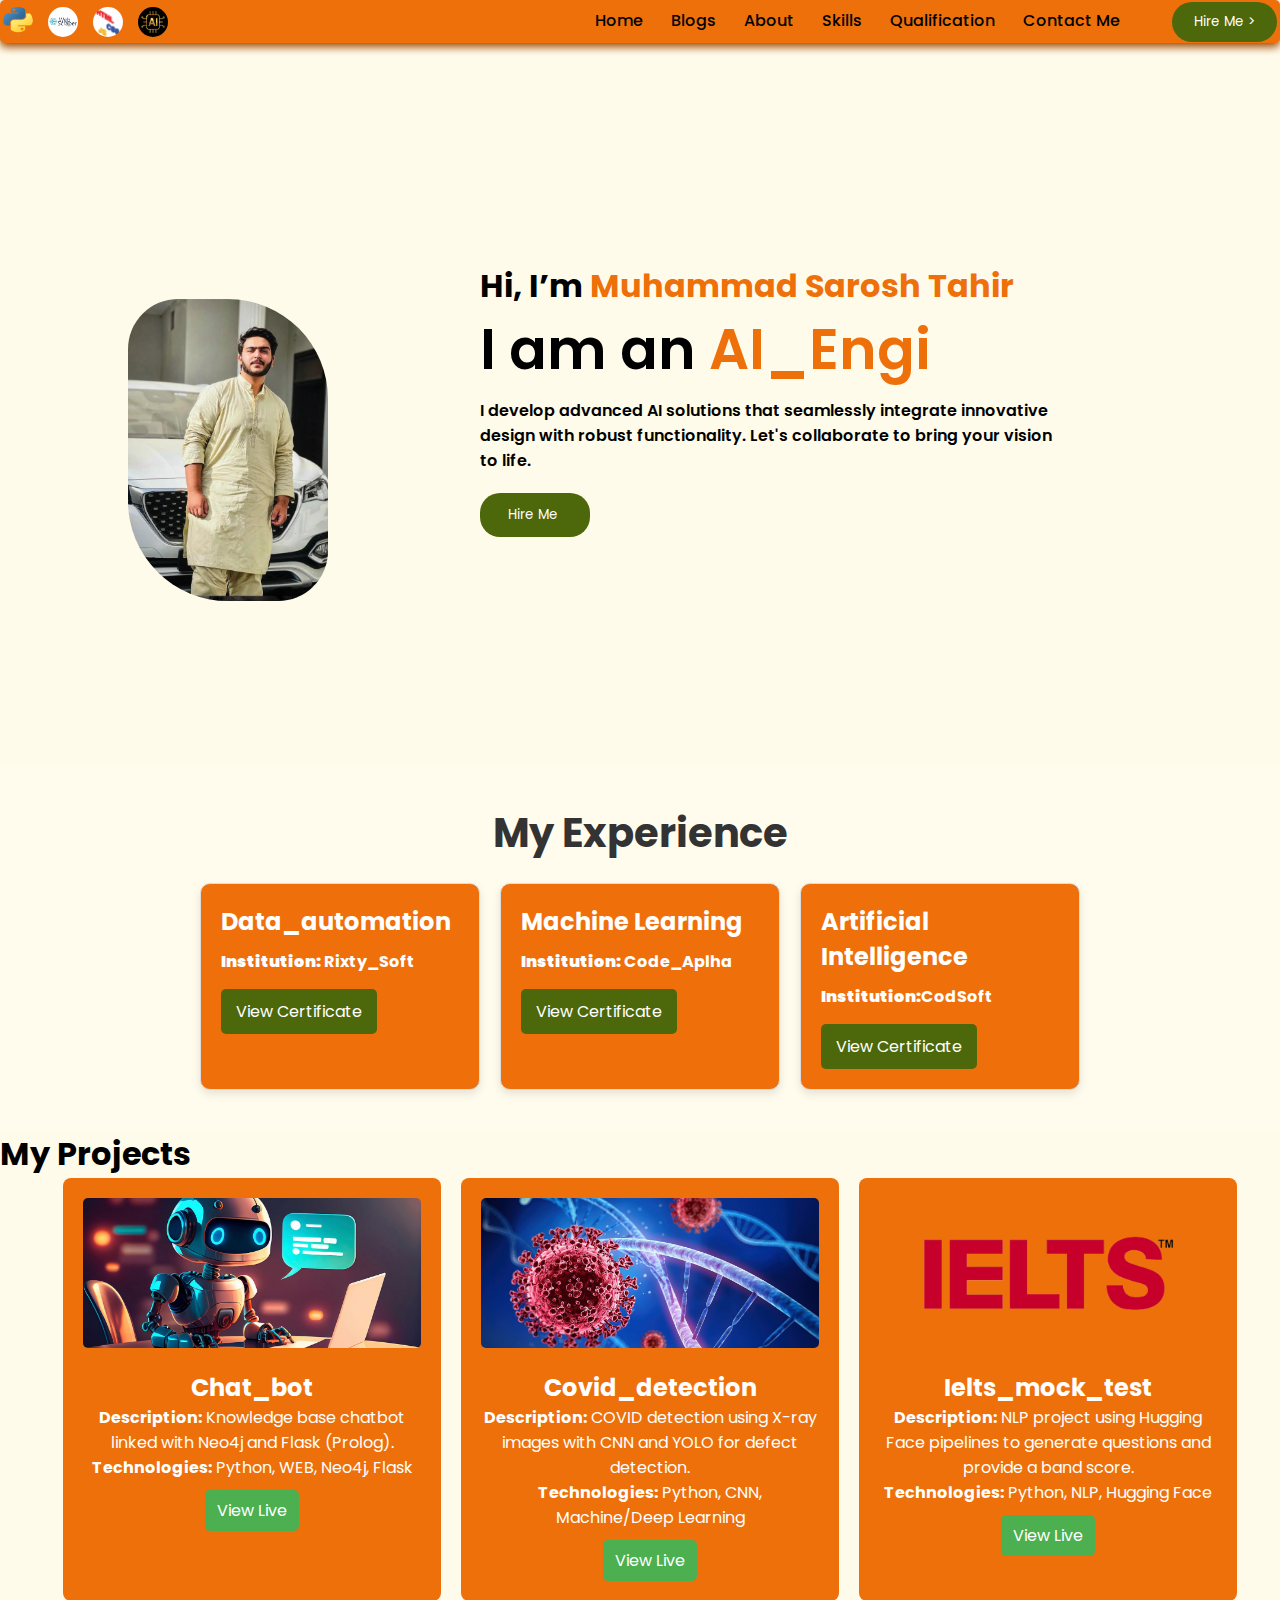
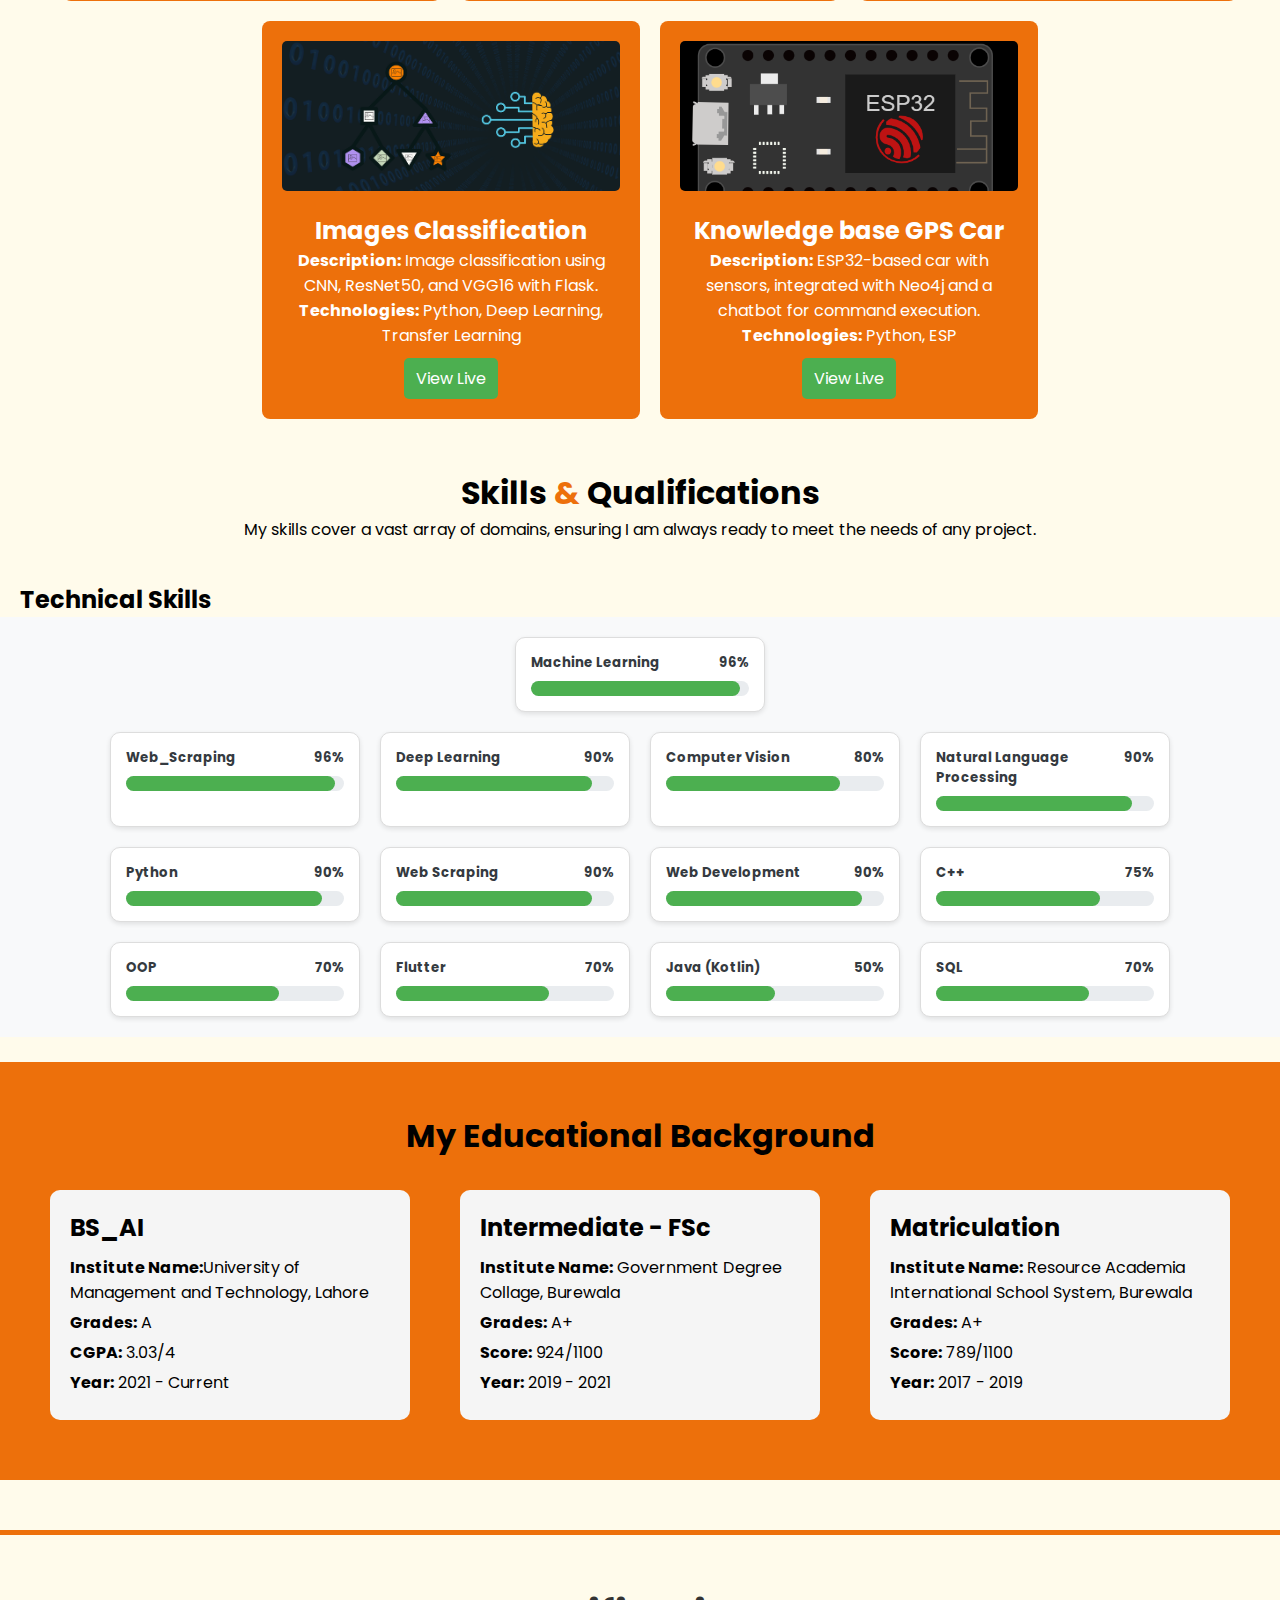
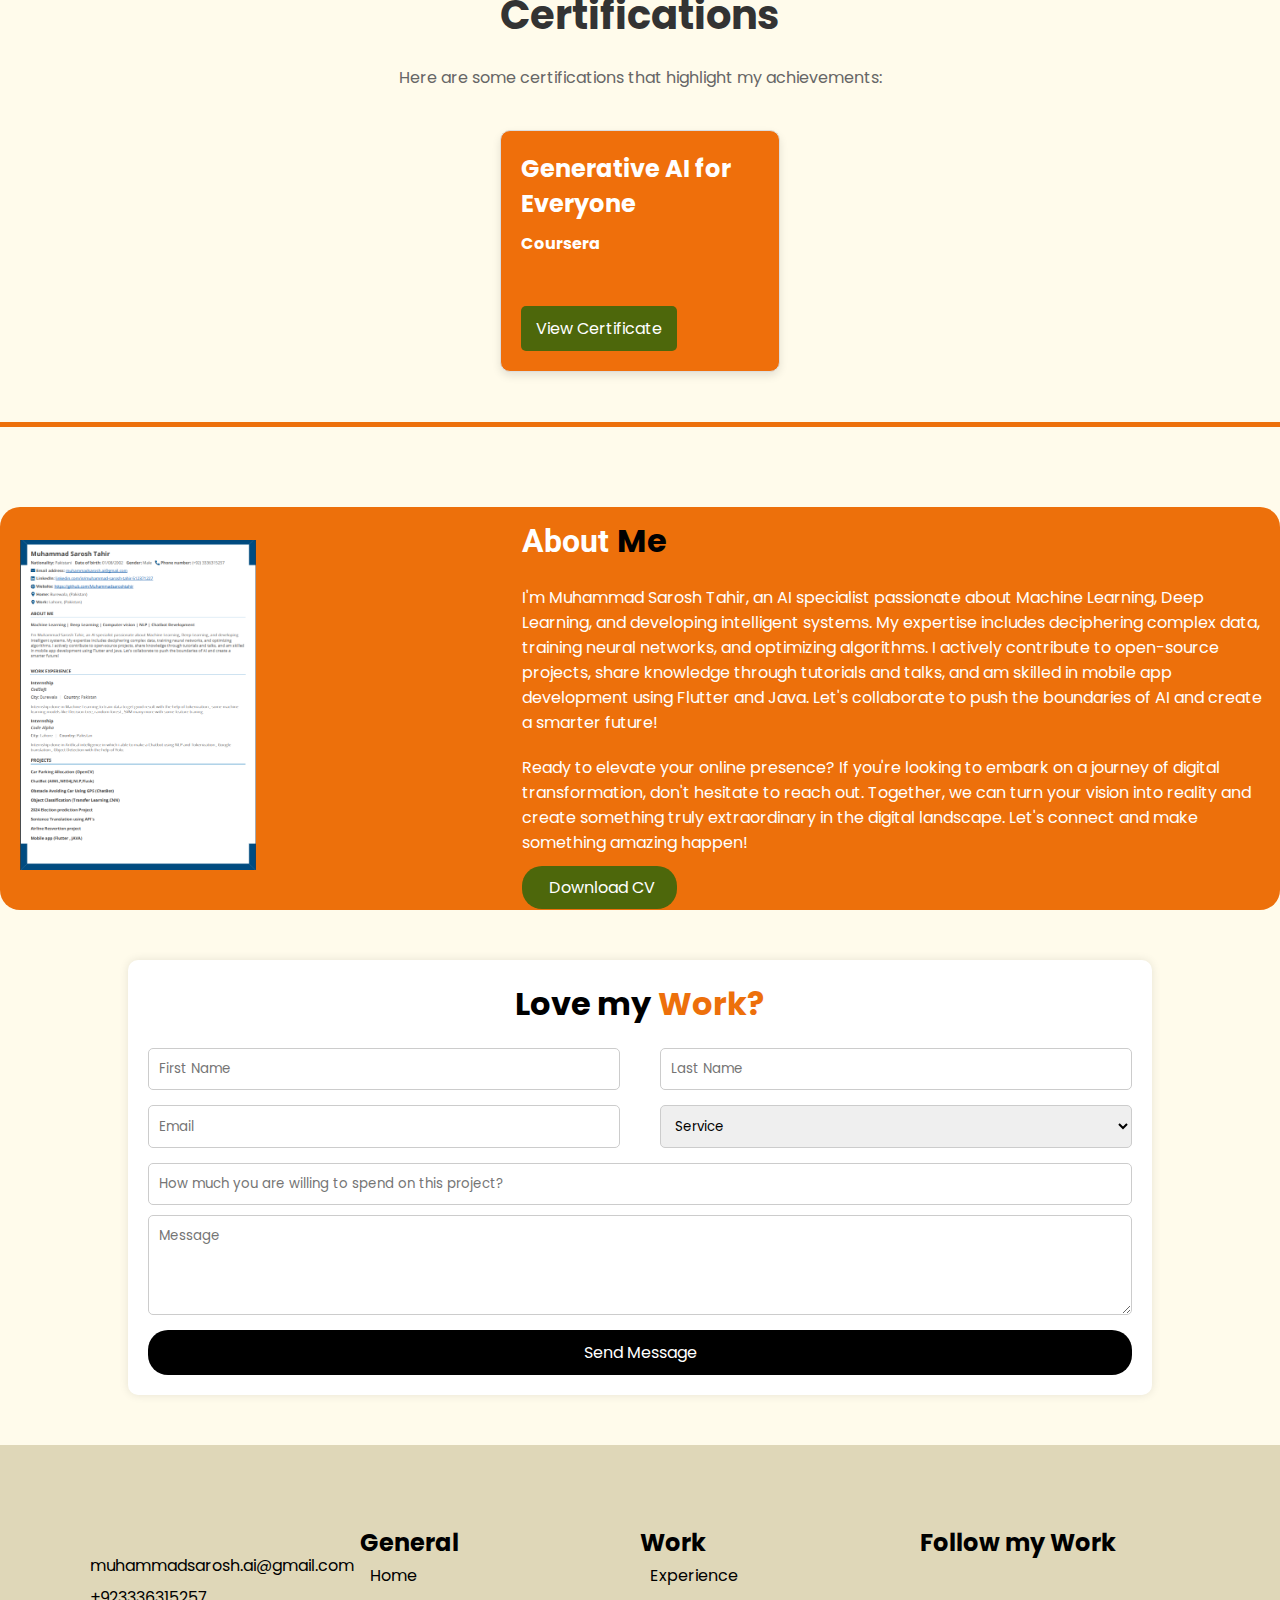
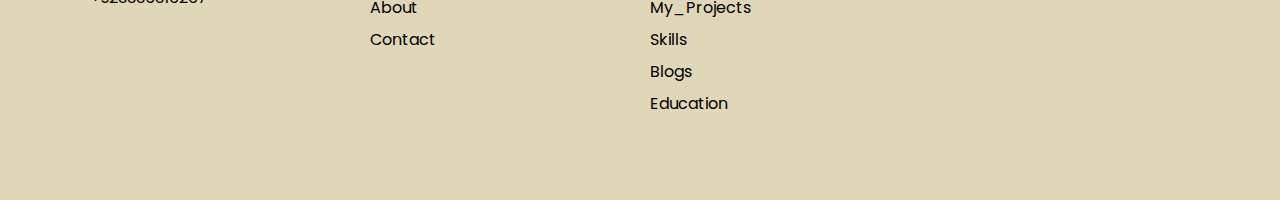
==== index.html @ 6eeb2833 "certification" ====
<!DOCTYPE html>
<html lang="en">

<head>
    <meta charset="UTF-8">
    <meta http-equiv="X-UA-Compatible" content="IE=edge">
    <meta name="viewport" content="width=device-width, initial-scale=1.0">
    <link rel="stylesheet" href="style.css">
    <link rel="stylesheet" href="https://cdnjs.cloudflare.com/ajax/libs/font-awesome/6.2.0/css/all.min.css"
        integrity="sha512-xh6O/CkQoPOWDdYTDqeRdPCVd1SpvCA9XXcUnZS2FmJNp1coAFzvtCN9BmamE+4aHK8yyUHUSCcJHgXloTyT2A=="
        crossorigin="anonymous" referrerpolicy="no-referrer" />
        <link rel="shortcut icon" href="img/logo.jpg" type="image/x-icon">
    <title>Muhammad Sarosh Tahir</title>


</head>

<body>
    <!-- header -->
       <section class="header">
        <nav>
            <div class="skill-icons">
                <img src="img\python-logo-only.png" alt="Skill 1" title="Skill 1">
                <img src="img\web_scraper.png" alt="Skill 2" title="Skill 2">
                <img src="img\html-css-js-programming-language-developing-concept-vector.jpg" alt="Skill 3" title="Skill 3">
                <img src="img\ai.webp" alt="Skill 4" title="Skill 4">
            </div>
            <div class="nav-links" id="navLinks">
                <i class="fa fa-times" onclick="hideMenu()"></i>
                <ul>
                    <li><a href="#home">Home</a></li>
                    <li><a href="blogs.html">Blogs</a></li>
                    <li><a href="#about">About</a></li>
                    <li><a href="#skills">Skills</a></li>
                    <li><a href="#qualification">Qualification</a></li>
                    <li><a href="#contact">Contact Me</a></li>
                </ul>
                <button class="btn-1 btn-ul"><a href="#contact"> Hire Me</a> <img src="img/arrow.png" alt="Arrow"></button>
            </div>
            <button class="btn-1 btn-b"><a href="#contact"> Hire Me</a> ></button>
            <i class="fa fa-bars" onclick="showMenu()"></i>
        </nav>
    </section>

    <!-- hero section -->
    <div class="section" id="home">
        <div class="content-section">
                    <div class="content">
                        <h1>Hi, I’m <span>Muhammad Sarosh Tahir</span></h1>
                        <p class="hero-p">I am an <span class="dynamic-text">AI Engineer</span></p>
                        <p>I develop advanced AI solutions that seamlessly integrate innovative design with robust functionality. Let's collaborate to bring your vision to life.</p>
                        <button class="btn-2"><a href="#contact"> Hire Me <img src="img/arrow.png" alt=""></a></button>
                    </div>
                </div>
            </div>
        <div class="image-section">
            <img src="img/main.png" alt="">
        </div>
    </div>





<!-- Experience Section -->
<section class="experience-section" id="experience">
    <h1>My Experience</h1>
    <div class="certificates-container">
        <div class="certificate-item" onmouseover="animateCertificate(this)" onmouseout="resetAnimation(this)">
            <h2>Data_automation</h2>
            <p><strong>Institution:</strong> Rixty_Soft</p>
            <a href="https://yourcertificatelink1.com" target="_blank" class="certificate-link">View Certificate</a>
        </div>
        <div class="certificate-item" onmouseover="animateCertificate(this)" onmouseout="resetAnimation(this)">
            <h2>Machine Learning</h2>
            <p><strong>Institution:</strong> Code_Aplha</p>
            <a href="https://yourcertificatelink2.com" target="_blank" class="certificate-link">View Certificate</a>
        </div>
        <div class="certificate-item" onmouseover="animateCertificate(this)" onmouseout="resetAnimation(this)">
            <h2>Artificial Intelligence</h2>
            <p><strong>Institution:</strong>CodSoft</p>
            <a href="https://yourcertificatelink3.com" target="_blank" class="certificate-link">View Certificate</a>
        </div>
    </div>
</section>

<!--project section-->
<section class="projects-section" id="projects">
    <h1>My Projects</h1>
    <div class="projects-container">
        <div class="project-item" onmouseover="animateProject(this)" onmouseout="resetAnimation(this)">
            <img src="img/Chatbot.jpg" alt="Chatbot Project" class="project-image">
            <h2>Chat_bot</h2>
            <p><strong>Description:</strong> Knowledge base chatbot linked with Neo4j and Flask (Prolog).</p>
            <p><strong>Technologies:</strong> Python, WEB, Neo4j, Flask</p>
            <a href="https://github.com/Muhammadsaroshtahir/Soshi_chatbot" target="_blank" class="project-link">View Live</a>
        </div>
        <div class="project-item" onmouseover="animateProject(this)" onmouseout="resetAnimation(this)">
            <img src="img/covid.jpg" alt="COVID Detection" class="project-image">
            <h2>Covid_detection</h2>
            <p><strong>Description:</strong> COVID detection using X-ray images with CNN and YOLO for defect detection.</p>
            <p><strong>Technologies:</strong> Python, CNN, Machine/Deep Learning</p>
            <a href="https://github.com/Muhammadsaroshtahir/Covid_detection" target="_blank" class="project-link">View Live</a>
        </div>
        <div class="project-item" onmouseover="animateProject(this)" onmouseout="resetAnimation(this)">
            <img src="img/ilets.webp" alt="IELTS Mock Test" class="project-image">
            <h2>Ielts_mock_test</h2>
            <p><strong>Description:</strong> NLP project using Hugging Face pipelines to generate questions and provide a band score.</p>
            <p><strong>Technologies:</strong> Python, NLP, Hugging Face</p>
            <a href="https://github.com/TheAbdulMuqeet/IELTS-Mock-Test" target="_blank" class="project-link">View Live</a>
        </div>
        <div class="project-item" onmouseover="animateProject(this)" onmouseout="resetAnimation(this)">
            <img src="img/image classfication.webp" alt="Image Classification" class="project-image">
            <h2>Images Classification</h2>
            <p><strong>Description:</strong> Image classification using CNN, ResNet50, and VGG16 with Flask.</p>
            <p><strong>Technologies:</strong> Python, Deep Learning, Transfer Learning</p>
            <a href="https://github.com/Muhammadsaroshtahir/Object-Classfiation" target="_blank" class="project-link">View Live</a>
        </div>
        <div class="project-item" onmouseover="animateProject(this)" onmouseout="resetAnimation(this)">
            <img src="img/ESP.png" alt="Knowledge Base GPS Car" class="project-image">
            <h2>Knowledge base GPS Car</h2>
            <p><strong>Description:</strong> ESP32-based car with sensors, integrated with Neo4j and a chatbot for command execution.</p>
            <p><strong>Technologies:</strong> Python, ESP</p>
            <a href="https://github.com/Muhammadsaroshtahir/CodSoft" target="_blank" class="project-link">View Live</a>
        </div>
    </div>
</section>


    <!-- Skills Section -->
    <section class="skills-main" id="skills">
        <div class="skills-content">
            <h1>Skills <span>&</span> Qualifications</h1>
            <p>My skills cover a vast array of domains, ensuring I am always ready to meet the needs of any project.</p>
            <h2 class="tech-skill">Technical Skills</h2>
        </div>
    </section>

    <section class="progress-section">
        <div class="progress-row">
            <div class="progress-container">
                <div class="progress-content">
                    <h5>Machine Learning</h5>
                    <h5>96%</h5>
                </div>
                <progress value="96" max="100"></progress>
            </div>
                <div class="progress-row">
            <div class="progress-container">
                <div class="progress-content">
                    <h5>Web_Scraping</h5>
                    <h5>96%</h5>
                </div>
                <progress value="96" max="100"></progress>
            </div>
            <div class="progress-container">
                <div class="progress-content">
                    <h5>Deep Learning</h5>
                    <h5>90%</h5>
                </div>
                <progress value="90" max="100"></progress>
            </div>
            <div class="progress-container">
                <div class="progress-content">
                    <h5>Computer Vision</h5>
                    <h5>80%</h5>
                </div>
                <progress value="80" max="100"></progress>
            </div>
            <div class="progress-container">
                <div class="progress-content">
                    <h5>Natural Language Processing</h5>
                    <h5>90%</h5>
                </div>
                <progress value="90" max="100"></progress>
            </div>
            <div class="progress-container">
                <div class="progress-content">
                    <h5>Python</h5>
                    <h5>90%</h5>
                </div>
                <progress value="90" max="100"></progress>
            </div>
            <div class="progress-container">
                <div class="progress-content">
                    <h5>Web Scraping</h5>
                    <h5>90%</h5>
                </div>
                <progress value="90" max="100"></progress>
            </div>
            <div class="progress-container">
                <div class="progress-content">
                    <h5>Web Development</h5>
                    <h5>90%</h5>
                </div>
                <progress value="90" max="100"></progress>
            </div>
            <div class="progress-container">
                <div class="progress-content">
                    <h5>C++</h5>
                    <h5>75%</h5>
                </div>
                <progress value="75" max="100"></progress>
            </div>
            <div class="progress-container">
                <div class="progress-content">
                    <h5>OOP</h5>
                    <h5>70%</h5>
                </div>
                <progress value="70" max="100"></progress>
            </div>
            <div class="progress-container">
                <div class="progress-content">
                    <h5>Flutter</h5>
                    <h5>70%</h5>
                </div>
                <progress value="70" max="100"></progress>
            </div>
            <div class="progress-container">
                <div class="progress-content">
                    <h5>Java (Kotlin)</h5>
                    <h5>50%</h5>
                </div>
                <progress value="50" max="100"></progress>
            </div>
            <div class="progress-container">
                <div class="progress-content">
                    <h5>SQL</h5>
                    <h5>70%</h5>
                </div>
                <progress value="70" max="100"></progress>
            </div>
        </div>
    </section>
<br>

    </section>


    <!-- Education Section -->
    <section class="education-section" id="qualification">
        <h1>My Educational Background</h1>
        <div class="education-container">
            <div class="education-item">
                <h2>BS_AI</h2>
                <p><strong>Institute Name:</strong>University of Management and Technology, Lahore</p>
                <p><strong>Grades:</strong> A</p>
                <p><strong>CGPA:</strong> 3.03/4</p>
                <p><strong>Year:</strong> 2021 - Current</p>
            </div>
            <div class="education-item">
                <h2>Intermediate - FSc</h2>
                <p><strong>Institute Name:</strong> Government Degree Collage, Burewala  </p>
                <p><strong>Grades:</strong> A+</p>
                <p><strong>Score:</strong> 924/1100</p>
                <p><strong>Year:</strong> 2019 - 2021</p>
            </div>
            <div class="education-item">
                <h2>Matriculation</h2>
                <p><strong>Institute Name:</strong> Resource Academia International School System, Burewala</p>
                <p><strong>Grades:</strong> A+</p>
                <p><strong>Score:</strong> 789/1100</p>
                <p><strong>Year:</strong> 2017 - 2019</p>
            </div>
        </div>
    </section>


    <!-- Certification Section -->
<section class="certification-section">
    <div class="certification-content">
        <h1>Certifications</h1>
        <p>Here are some certifications that highlight my achievements:</p>
        <div class="certificates-container">
            <!-- Example of a certificate card -->
            <div class="certificate-item">
                <h2>Generative AI for Everyone</h2>
                <p>Coursera</p>
                <a href="https://www.coursera.org/account/accomplishments/certificate/NP5A9EK9YGP6" class="certificate-link" target="_blank">View Certificate</a>
            </div>
            <!-- Add more certificate items as needed -->
        </div>
    </div>
</section>



        <!-- About Section -->
    <section class="about" id="about">
        <div class="about-section">
            <div class="about-content">
                <h1>About <span> Me</span></h1>
                <p>I'm Muhammad Sarosh Tahir, an AI specialist passionate about Machine Learning, Deep Learning, and developing intelligent systems.
                    My expertise includes deciphering complex data, training neural networks, and optimizing algorithms.
                    I actively contribute to open-source projects, share knowledge through tutorials and talks, and am skilled in mobile app development using Flutter and Java.
                    Let's collaborate to push the boundaries of AI and create a smarter future!
                </p>
                <p>
                    Ready to elevate your online presence? If you're looking to embark on a journey of digital
                    transformation, don't hesitate to reach out. Together, we can turn your vision into reality and
                    create something truly extraordinary in the digital landscape. Let's connect and make something
                    amazing happen!
                </p>
                <!-- <button class="btn-1" > Download CV</button> -->
                <a class="cv-btn" href="https://github.com/Muhammadsaroshtahir/CV/blob/main/MY_f_Resume.pdf" download="My Resume">
                     <i class="fa fa-download" aria-hidden="true"></i>Download CV</a>
            </div>
        </div>
        <div class="about-image-section">
            <img src="img\cv.png" alt="">
        </div>
    </section>




    <!-- contact me -->
    <script src="https://cdn.jsdelivr.net/npm/emailjs-com@2/dist/email.min.js"></script>
    <section class="contact-section" id="contact">
        <div class="contact-form">
            <h2>Love my <span>Work?</span></h2>
            <form>
                <div class="form-row">
                    <input type="text" name="first_name" placeholder="First Name" required>
                    <input type="text" name="last_name" placeholder="Last Name" required>
                </div>
                <div class="form-row">
                    <input type="email" name="email" placeholder="Email" required>
                    <select name="service" required>
                        <option value="" disabled selected>Service</option>
                        <option value="AI(ML,DL)">Frontend</option>
                        <option value="Web_Scraping">Backend</option>
                        <option value="Web_development">Full Stack</option>
                    </select>
                </div>
                <div class="form-row-2">
                    <input type="text" name="budget" placeholder="How much you are willing to spend on this project?"
                        required>
                </div>
                <div class="form-row ">
                    <textarea name="message" placeholder="Message" required></textarea>
                </div>
                <button type="submit" class="btn-submit">Send Message</button>
            </form>
        </div>
    </section>

    <!-- footer -->
    <footer class="footer">
        <div class="main-footer">
            <div class="footer1">
                <a href=""><img src="img/logo.jpg" alt=""></a>
                <div class="fa-class">
                    <i class="fa-regular fa-envelope"></i>
                    <p>muhammadsarosh.ai@gmail.com</p>
                </div>
                <div class="fa-class">
                    <i class="fa-solid fa-phone"></i>
                    <p>+923336315257</p>
                </div>
            </div>
            <div class="footer2">
                <h2>General</h2>
                <ul>
                    <li><a href="#home"> Home </a></li>
                    <li><a href="#about"> About </a></li>
                    <li><a href="#contact"> Contact </a></li>
                </ul>
            </div>
            <div class="footer3">
                <h2>Work</h2>
                <ul>
                    <li><a href="#experience">Experience</a></li>
                    <li><a href="#projects">My_Projects</a></li>
                    <li><a href="#skills">Skills</a></li>
                    <li><a href="blogs.html">Blogs</a></li>
                    <li><a href="#qualification">Education</a></li>
                </ul>
            </div>
            <div class="footer4">
                <h2>Follow my Work</h2>
                <a href="https://www.facebook.com/muhammad.sarosh.75"><i class="fa-brands fa-facebook-f"></i></a>
                <a href="https://www.instagram.com/muhammad_sarosh2002/"><i class="fa-brands fa-square-instagram"></i></a>
                <a href="https://www.linkedin.com/in/muhammad-sarosh-tahir-512371227/"><i class="fa-brands fa-linkedin"></i></a>
                <a href="https://github.com/Muhammadsaroshtahir"><i class="fa-brands fa-github"></i></a>
            </div>
        </div>
    </footer>
    
    <script src="app.js"></script>
</body>

</html>
---- style.css ----
@import url('https://fonts.googleapis.com/css2?family=Poppins:ital,wght@0,100;0,200;0,300;0,400;0,500;0,600;0,700;0,800;0,900;1,100;1,200;1,300;1,400;1,500;1,600;1,700;1,800;1,900&display=swap');
@import url('https://fonts.googleapis.com/css2?family=Lacquer&display=swap');
@import url('https://fonts.googleapis.com/css2?family=Lacquer&family=Roboto:wght@300&display=swap');


* {
    padding: 0;
    margin: 0;
    font-family: poppins;
    box-sizing: border-box;
    /* border: 1px solid black; */
    
}

html{
    scroll-behavior: smooth;
}

/* header */
/* navbar */

nav {
    display: flex;
    padding: 0px 3px;
    justify-content: space-between;
    align-items: center;
    background-color:  #ED700B;;
    box-shadow: 0 4px 8px  #9d4700;;
    border-radius: 5px;
    color: white;
    transition: background-color 0.3s ease, box-shadow 0.3s ease; /* Smooth transition for background and shadow */
}

/* Hover effect to expand shadow and change background color */
nav:hover {
    background-color:  #ef9449; /* Slightly darker on hover */
    box-shadow: 0 6px 12px rgba(183, 85, 0, 0.2); /* Stronger shadow on hover */
}

/* Styling for skill icons with rotation effect on hover */
.skill-icons {
    display: flex;
    gap: 15px;
    align-items: center;
    margin-right: 20px;
}

.skill-icons img {
    width: 30px;
    height: 30px;
    border-radius: 50%;
    transition: transform 0.3s ease, filter 0.3s ease; /* Smooth transition for scaling and rotation */
}

.skill-icons img:hover {
    transform: scale(1.5) rotate(15deg); /* Slight scale-up and rotation on hover */
    filter: brightness(1.2); /* Make icons slightly brighter */
}

/* Animated "Hire Me" button */
.btn-1 {
    background-color: #4CAF50; /* Button color */
    color: white;
    padding: 10px 20px;
    border: none;
    border-radius: 5px;
    cursor: pointer;
    transition: background-color 0.3s ease, transform 0.3s ease; /* Smooth transition for background and scale */
}

.btn-1:hover {
    background-color: #45a049; /* Darker green on hover */
    transform: scale(1.1); /* Slight scale-up on hover */
}

/* Animation for the menu icon to rotate when clicked */
.fa-bars {
    cursor: pointer;
    transition: transform 0.3s ease;
}

.fa-bars:active {
    transform: rotate(90deg); /* Rotate the icon on click */
}


body {
    background-color: #FFFBEB;
}


nav a img {

    width: 60px;
    border-radius: 50%;
}

.nav-links {
    flex: 1;
    text-align: right;
}

.nav-links ul {
    padding: 0 40px 0 0;
}

.nav-links ul li {
    list-style: none;
    display: inline-block;
    padding: 8px 12px;
    position: relative;
}

.nav-links ul li a {
    color: black;
    font-weight: 500;
    text-decoration: none;
    font-size: 1rem;
}

.nav-links ul li::after {
    content: '';
    width: 0%;
    height: 2px;
    background: black;
    display: block;
    margin: auto;
    transition: 0.5s;
}

.nav-links ul li:hover::after {
    width: 100%;
}

.btn-1 {
    background-color: #4D670B;
    color: white;
    padding: 10px 22px;
    border: none;
    border-radius: 20px;
    cursor: pointer;
    text-decoration: none;
    transition: background-color 0.3s ease, transform 0.3s ease; /* Smooth transition for background and scale */
}
.btn-1 a, .btn-2 a{
    text-decoration: none;
    color: white;
}
.btn-1 img {
    width: 20px;
}
.btn-2:hover {
    background-color: #45a049; /* Darker green on hover */
    transform: scale(1.1); /* Slight scale-up on hover */
}

nav .fa {
    display: none;
}

.btn-ul {
    display: none;
}

/* end navbar */
/* header ends */

/* media query */
@media screen and (max-width:700px) {
    html{
        margin: 20px;
    }

    .nav-links ul li {
        display: block;
    }

    .nav-links ul li a {
        color: white;
    }

    .nav-links {
        color: white;
        position: absolute;
        background: #ED700B;
        height: 100vh;
        width: 200px;
        top: 0;
        right: 0;
        display: none;
        transition: 1s all;
        text-align: left;
        z-index: 2;
    }

    .btn-ul {
        display: block;
        margin: 20px;
        background-color: black;
        padding: 10px 15px;
    }

    .btn-b {
        display: none;
    }

    nav .fa {
        display: block;
        margin: 10px;
        font-size: 22px;
        cursor: pointer;
    }

    nav .fa-times {
        display: inline-block;
    }

    .nav-links ul {
        padding: 20px;
    }

    .nav-links ul li:hover::after {
        width: 0%;
    }
}
/* media ends */

/* Hero section */
/* Hero section */
.section {
    display: flex;
    justify-content: center;
    align-items: center;
    width: 100%;
    height: 80vh;
    margin: auto;
    position: relative;
}

/* Set image-section to overlay content-section */
.image-section {
    display: flex;
    justify-content: center;
    align-items: center;
    position: absolute; /* Positioning the image absolutely */
    left: 10%; /* Position it to the left of the text */
    top: 50%; /* Center vertically */
    transform: translateY(-50%); /* Adjusts for perfect vertical centering */
    z-index: 2; /* Brings image in front of the text */
}

.image-section img {
    max-height: 250%;
    max-width: 200px;
    border-radius: 50px 100px;
}

/* Content section */
.content-section {
    flex-basis: 45%;
    position: relative;
    z-index: 1; /* Keeps content behind the image */
    margin-left: 20%; /* Adds space for the image */
}

/* Content styling */
.content h1 {
    color: black;
    line-height: 1;
    animation: fadeIn 1.5s ease-in-out, slideIn 1.5s ease-in-out;
}

.content h1 span {
    color: #ED700B;
}

.content p span {
    color: #ED700B;
}

.content p {
    margin: 20px 0;
    font-weight: 600;
    animation: fadeIn 2s ease-in-out;
}

.content .hero-p {
    font-size: 3.5rem;
    line-height: 1;
}

/* Button styling */
.btn-2 {
    background-color: #4D670B;
    color: white;
    padding: 12px 28px;
    border: none;
    border-radius: 20px;
    cursor: pointer;
}

.btn-2 img {
    width: 16px;
}




/* hero ends */

/* media query hero section */
@media screen and (max-width:700px) {
    .section {
        flex-direction: column;
        text-align: center;
        padding: 0 20px;
        height: 60vh;
    }
    .content-section{
        margin-top: 50px;
    }
    .content h1{
        font-size: 1.2rem;
        text-align: center;
    }
    .content p{
        font-size: 0.9rem;
    }
    .content .hero-p{
        font-size: 2.5rem;
    }
    .image-section img{
        padding: 0;
        width: 60%;
    }
}

/* media query hero section ends here */

/* about section start */
.about{
    display: flex;
    flex-direction: row-reverse;
    flex-wrap: wrap;
    justify-content: center;
    align-items: center;
    width: 100%;
    margin: 80px auto 0;
    padding: 10px 0;
    border-radius: 20px;
    background-color: #ED700B;
}
.about-section{
    flex-basis: 60%;
    padding-left: 10px;
    padding-right: 5px;

}
.about-image-section{
    flex-basis: 40%;
    padding: 20px;
}
.about-image-section img{
    width: 50%;
    margin: auto; 
}
.about-content h1{
    font-family: Roboto;
    font-size: 2rem;
    /* font-weight: 900; */
    color: white;
}
.about-content h1 span{
    color: black;
}
.about-content p{
    color: white;
    margin: 20px 0;
    font-weight: 400;
}
.cv-btn{
    background-color: #4D670B;
    color: white;
    text-decoration: none;
    padding: 10px 22px;
    border: none;
    border-radius: 20px;
    cursor: pointer;
}
.cv-btn i{
    padding-right: 5px;
}

.cv-btn:hover {
    background-color: #45a049; /* Darker green on hover */
    transform: scale(1.1); /* Slight scale-up on hover */
}
/* about section ends */

/* about - media query starts */
@media screen and (max-width:1050px) {
    .about-content h1{
        font-size: 1.4rem;
    }
    .about-content p{
        font-size: 10px;
    }
}

@media screen and (max-width:800px){
    .about{
        /* flex-direction: column; */
        width: 100%;
        margin-top: 50%;
        /* padding: 0; */
    }
    .about-section{
        flex-basis: 100%;
        width: 60%;
        text-align: center;
        padding: 0;
    }
    .about-content p{
        padding: 0 20px;
        font-size: 0.9rem;
    }
    .about-image-section{
        flex-basis: 100%;
        display: flex;
        justify-content: center;
        padding: 0;
    }
    .about-image-section img{
        margin-top: 50px;
        width: 70%;


    }
    .item-1{
        flex-basis: 33%;
    }
}
/* about - media query ends */

/* Styling for the experience section */
.experience-section {
    padding: 40px;
    background-color: #fffbed;
    text-align: center;
}

.experience-section h1 {
    font-size: 2.5em;
    margin-bottom: 20px;
    color: #333;
}

.certificates-container {
    display: flex;
    flex-wrap: wrap;
    gap: 20px;
    justify-content: center;
}

/* experience section start here*/
.certificate-item {
    width: 250px;
    padding: 15px;
    border: 1px solid #ddd;
    border-radius: 10px;
    background-color: #ED700B;
    box-shadow: 0px 2px 5px rgba(0, 0, 0, 0.1);
    transition: transform 0.3s ease, box-shadow 0.3s ease;
}

.certificate-item h2 {
    font-size: 1.5em;
    margin-bottom: 10px;
    color: #ffffff;
}

.certificate-item p {
    color: #555;
    font-weight: bold;
    margin: 5px 0;
}

.certificate-link {
    display: inline-block;
    margin-top: 10px;
    padding: 8px 12px;
    background-color: #4CAF50;
    color: white;
    text-decoration: none;
    border-radius: 5px;
    transition: background-color 0.3s ease;
}

.certificate-link:hover {
    background-color: #388e3c;
}

.certificate-item:hover {
    transform: scale(1.05);
    box-shadow: 0px 4px 10px rgba(0, 0, 0, 0.2);
}
/* experience section end here*/


/* project-secton start*/

/* Adjust project-item styling */
.project-item {
    width: 30%;
    padding: 20px;
    background-color: #ED700B;
    border-radius: 8px;
    transition: transform 0.3s, box-shadow 0.3s;
    color: #ffffff;
    text-align: center;
}

/* Add styles for project images */
.project-image {
    width: 100%;
    max-height: 150px;
    object-fit: cover;
    border-radius: 5px;
    margin-bottom: 15px;
}

/* Hover effect */
.project-item:hover {
    transform: scale(1.05);
    box-shadow: 0px 4px 15px rgba(0, 0, 0, 0.2);
}

.project-link {
    display: inline-block;
    margin-top: 10px;
    padding: 8px 12px;
    background-color: #4CAF50;
    color: white;
    text-decoration: none;
    border-radius: 5px;
    transition: background-color 0.3s ease;
}

.project-link:hover {
    text-decoration: underline;
}

/* Projects section container */
.projects-container {
    margin-left: 20px;
    display: flex;
    flex-wrap: wrap;
    gap: 20px;
    justify-content: center;
}

/* projects section end here*/

/* Skills section starts */
.skills-content {
    text-align: center;
    margin-top: 50px;
}
.skills-content h1 {
    font-size: 2rem;
    font-weight: bold;
}
.skills-content h1 span {
    color: #ED700B;
}
.skills-content .tech-skill {
    text-align: left;
    padding: 20px;
    margin-top: 20px;
    margin-bottom: -20px;
}
/* skills section ends here */

/* Blog Section Styling */
.blog-section {
    padding: 60px;
    background: linear-gradient(135deg, #ED700B, #FF9900);
    border-radius: 12px;
    box-shadow: 0 10px 20px rgba(0, 0, 0, 0.1);
    color: #fff;
    font-family: 'Arial', sans-serif;
}

.blog-section h1 {
    text-align: center;
    margin-bottom: 40px;
    font-size: 2.8em;
    font-weight: 700;
    color: #fff;
    text-shadow: 0 4px 6px rgba(0, 0, 0, 0.2);
}

.blog-container {
    display: flex;
    flex-wrap: wrap;
    gap: 30px;
    justify-content: center;
}

.blog-item {
    background: #fff;
    color: #333;
    padding: 20px;
    border-radius: 10px;
    width: 320px;
    box-shadow: 0 5px 15px rgba(0, 0, 0, 0.2);
    overflow: hidden;
    transition: transform 0.4s ease, box-shadow 0.4s ease;
    position: relative;
}

.blog-item:hover {
    transform: translateY(-10px) scale(1.05);
    box-shadow: 0 15px 30px rgba(0, 0, 0, 0.3);
}

.blog-item h2 {
    font-size: 1.8em;
    font-weight: bold;
    margin-bottom: 15px;
    color: #ED700B;
}

.blog-item p {
    font-size: 1em;
    line-height: 1.5;
    color: #666;
    margin-bottom: 15px;
}

.blog-item span {
    display: block;
    font-size: 0.9em;
    color: #999;
    margin-bottom: 20px;
    font-style: italic;
}

/* Link Styling */
.blog-item a {
    display: inline-block;
    font-size: 1em;
    font-weight: bold;
    color: #FF9900;
    text-decoration: none;
    border: 2px solid #FF9900;
    padding: 10px 20px;
    border-radius: 5px;
    transition: all 0.4s ease;
}

.blog-item a:hover {
    background: #FF9900;
    color: #fff;
    border-color: #ED700B;
    box-shadow: 0 4px 8px rgba(0, 0, 0, 0.2);
}

/* Responsive Design */
@media (max-width: 768px) {
    .blog-item {
        width: 100%;
    }
}


/* blog section ends here */


/* media skills section ends here */
@media screen and (max-width:700px) {
    .skills-content{
        padding: 25px;
    }
}
/* media skills section ends here */


/* progress section starts here */

/* Styling for the progress section */
.progress-section {
    display: flex;
    flex-direction: column;
    gap: 20px;
    padding: 20px;
    background-color: #f8f9fa;
}

.progress-row {
    display: flex;
    flex-wrap: wrap;
    gap: 20px;
    justify-content: center;
}

.progress-container {
    display: flex;
    flex-direction: column;
    align-items: center;
    width: 250px;
    padding: 15px;
    border: 1px solid #ddd;
    border-radius: 10px;
    background-color: #fff;
    box-shadow: 0px 2px 5px rgba(0, 0, 0, 0.1);
    transition: transform 0.3s ease;
}

/* Scale up the container slightly on hover */
.progress-container:hover {
    transform: scale(1.05);
}

.progress-content {
    display: flex;
    justify-content: space-between;
    width: 100%;
    margin-bottom: 8px;
    font-weight: bold;
    color: #343a40;
}

progress {
    width: 100%;
    height: 15px;
    border-radius: 10px;
    appearance: none;
    transition: all 0.3s ease;
}

progress::-webkit-progress-bar {
    background-color: #e9ecef;
    border-radius: 10px;
}

progress::-webkit-progress-value {
    background-color: #4CAF50;
    border-radius: 10px;
    transition: background-color 0.3s ease;
}

/* Change color and animate progress bar on hover */
.progress-container:hover progress::-webkit-progress-value {
    background-color: #2196F3;
}


/* progress section ends here */
/* media query progress section ends here */
@media screen and (max-width:1050px) {
    .progress-row{
        flex-direction: column;
        /* line-height: 2; */
    }
    .progress-container {
        width: 100%;
    }
}
/* media query progress section ends here */



.education-section {
    background-color:#ED700B;
    color: black;
    padding: 50px 20px;
    text-align: center;
}

.education-section h1 {
    font-size: 2rem;
    text-align: center;
    margin-bottom: 20px;

}

.education-container {
    display: flex;
    justify-content: space-between;
    align-items: flex-start;
    flex-wrap: wrap;
    max-width: 1200px;
    margin: 0 auto;
}

.education-item {
    flex-basis: 30%;
    background-color: whitesmoke;
    padding: 20px;
    margin: 10px;
    border-radius: 10px;
    text-align: left;
}

.education-item h2 {
    font-size: 1.5rem;
    margin-bottom: 10px;
}

.education-item p {
    font-size: 1rem;
    margin: 5px 0;
}

/* Media Query for smaller screens */
@media screen and (max-width: 700px) {
    .education-section{
        border-radius: 10px;
    }
    .education-container {
        flex-direction: column;
        align-items: center;
    }

    .education-item {
        flex-basis: 80%;
        margin: 10px 0;
        text-align: center;
    }

    .education-item p {
        text-align: left;
    }
}


/* contact section start */
.contact-section {
    display: flex;
    justify-content: center;
    align-items: center;
    margin-top: 50px;
    /* height: 100vh; */
}

.contact-form {
    background-color: white;
    padding: 20px;
    border-radius: 10px;
    width: 90%;
    max-width: 80%;
    /* height: 100%; */
    box-shadow: 0 0 10px rgba(0, 0, 0, 0.1);
}

.contact-form h2 {
    font-size: 2rem;
    margin-bottom: 20px;
    text-align: center;
}
.contact-form h2 span{
    color: #ED700B;
}

.contact-form .form-row {
    display: flex;
    flex-wrap: wrap;
    justify-content: space-between;
    margin-bottom: 15px;
}

.contact-form .form-row input,
.contact-form .form-row select,
.contact-form .form-row textarea {
    width: 48%;
    padding: 10px;
    /* margin-bottom: 10px; */
    border: 1px solid #ccc;
    border-radius: 5px;
}

.contact-form .form-row-2 input,
.contact-form .form-row-2 select,
.contact-form .form-row-2 textarea{
    width: 100%;
    padding: 10px;
    margin-bottom: 10px;
    border: 1px solid #ccc;
    border-radius: 5px;

}

.contact-form .form-row-2 textarea{
    width: 100%;

}

.contact-form .form-row textarea {
    width: 100%;
    height: 100px;
}


.contact-form .btn-submit {
    background-color: black;
    color: white;
    padding: 10px 20px;
    border: none;
    border-radius: 20px;
    cursor: pointer;
    width: 100%;
    font-size: 1rem;
}
/* contact section ends here */

/* media query contact section ends here */
@media screen and (max-width:1050px) {
    .contact-form {
        background-color: white;
        padding: 20px;
        border-radius: 10px;
        width: 100%;
        max-width: 100%;
        /* height: 100%; */
        box-shadow: 0 0 10px rgba(0, 0, 0, 0.1);
    }
}
/* media query contact section ends here */

/* footer start */
.footer{
    padding: 80px;
    margin: 50px 0 0px 0;
    background-color: #dfd7b8;
}
.main-footer{
    display: flex;
    flex-direction: row;
    width: 100%;
}
.footer1 img{
    width: 60px;
    border-radius: 100%;
}

.footer1, .footer2, .footer3, .footer4{
    width: 25%;
}
 .fa-class{
    display: flex;
    align-items: center;
    line-height: 2;
 }
 .fa-class i{
    padding-right: 10px;
 }

 .main-footer ul li{
    list-style-type: none;
    padding-left: 10px;
    line-height: 2;
 }
 .main-footer ul li a{
    list-style: none;
    color: black;
    text-decoration: none;
 }
 .footer4 i{
    font-size: 20px;
    padding-left: 10px;
    line-height: 2;
    color: black;
 }

 /* footer end */

 @media screen and (max-width:700px){
    .main-footer{
        flex-direction: column;
        width: 100%;
        text-align: center;

    }
    .footer1, .footer2, .footer3, .footer4{
        width: 100%;
    }
    .fa-class {
        justify-content: center;
        }
 }

/* Certification Section Styling */
.certification-section {
    background-color: #FFFBEB; /* Matching page background */
    padding: 50px 20px;
    margin: 50px auto;
    text-align: center;
    border-top: 5px solid #ED700B; /* Adds a thematic divider at the top */
    border-bottom: 5px solid #ED700B;
}

.certification-content h1 {
    font-size: 2.5rem;
    font-weight: bold;
    color: #333;
    margin-bottom: 20px;
}

.certification-content p {
    font-size: 1rem;
    color: #666;
    margin-bottom: 40px;
}

.certificates-container {
    display: flex;
    flex-wrap: wrap;
    justify-content: center;
    gap: 20px;
}

.certificate-item {
    background-color: #ef6f0b; /* White card background */
    padding: 20px;
    width: 280px;
    border-radius: 10px;
    box-shadow: 0 4px 8px rgba(0, 0, 0, 0.1);
    text-align: left;
    transition: transform 0.3s ease, box-shadow 0.3s ease;
}

.certificate-item h2 {
    font-size: 1.5rem;
    color: #ffffff; /* Highlighted header */
    margin-bottom: 10px;
}

.certificate-item p {
    font-size: 1rem;
    color: #ffffff;
}

.certificate-link {
    display: inline-block;
    margin-top: 10px;
    padding: 10px 15px;
    color: white;
    background-color: #4D670B; /* Green button */
    text-decoration: none;
    font-size: 1rem;
    border-radius: 5px;
    transition: background-color 0.3s ease, transform 0.3s ease;
}

.certificate-link:hover {
    background-color: #388E3C; /* Darker green on hover */
    transform: scale(1.05);
}

.certificate-item:hover {
    transform: translateY(-10px); /* Lift on hover */
    box-shadow: 0 8px 20px rgba(0, 0, 0, 0.2); /* Stronger shadow */
}

/* Responsive Design for Certifications */
@media (max-width: 700px) {
    .certificates-container {
        flex-direction: column;
        gap: 20px;
    }
    .certificate-item {
        width: 90%; /* Max width for smaller screens */
    }
}
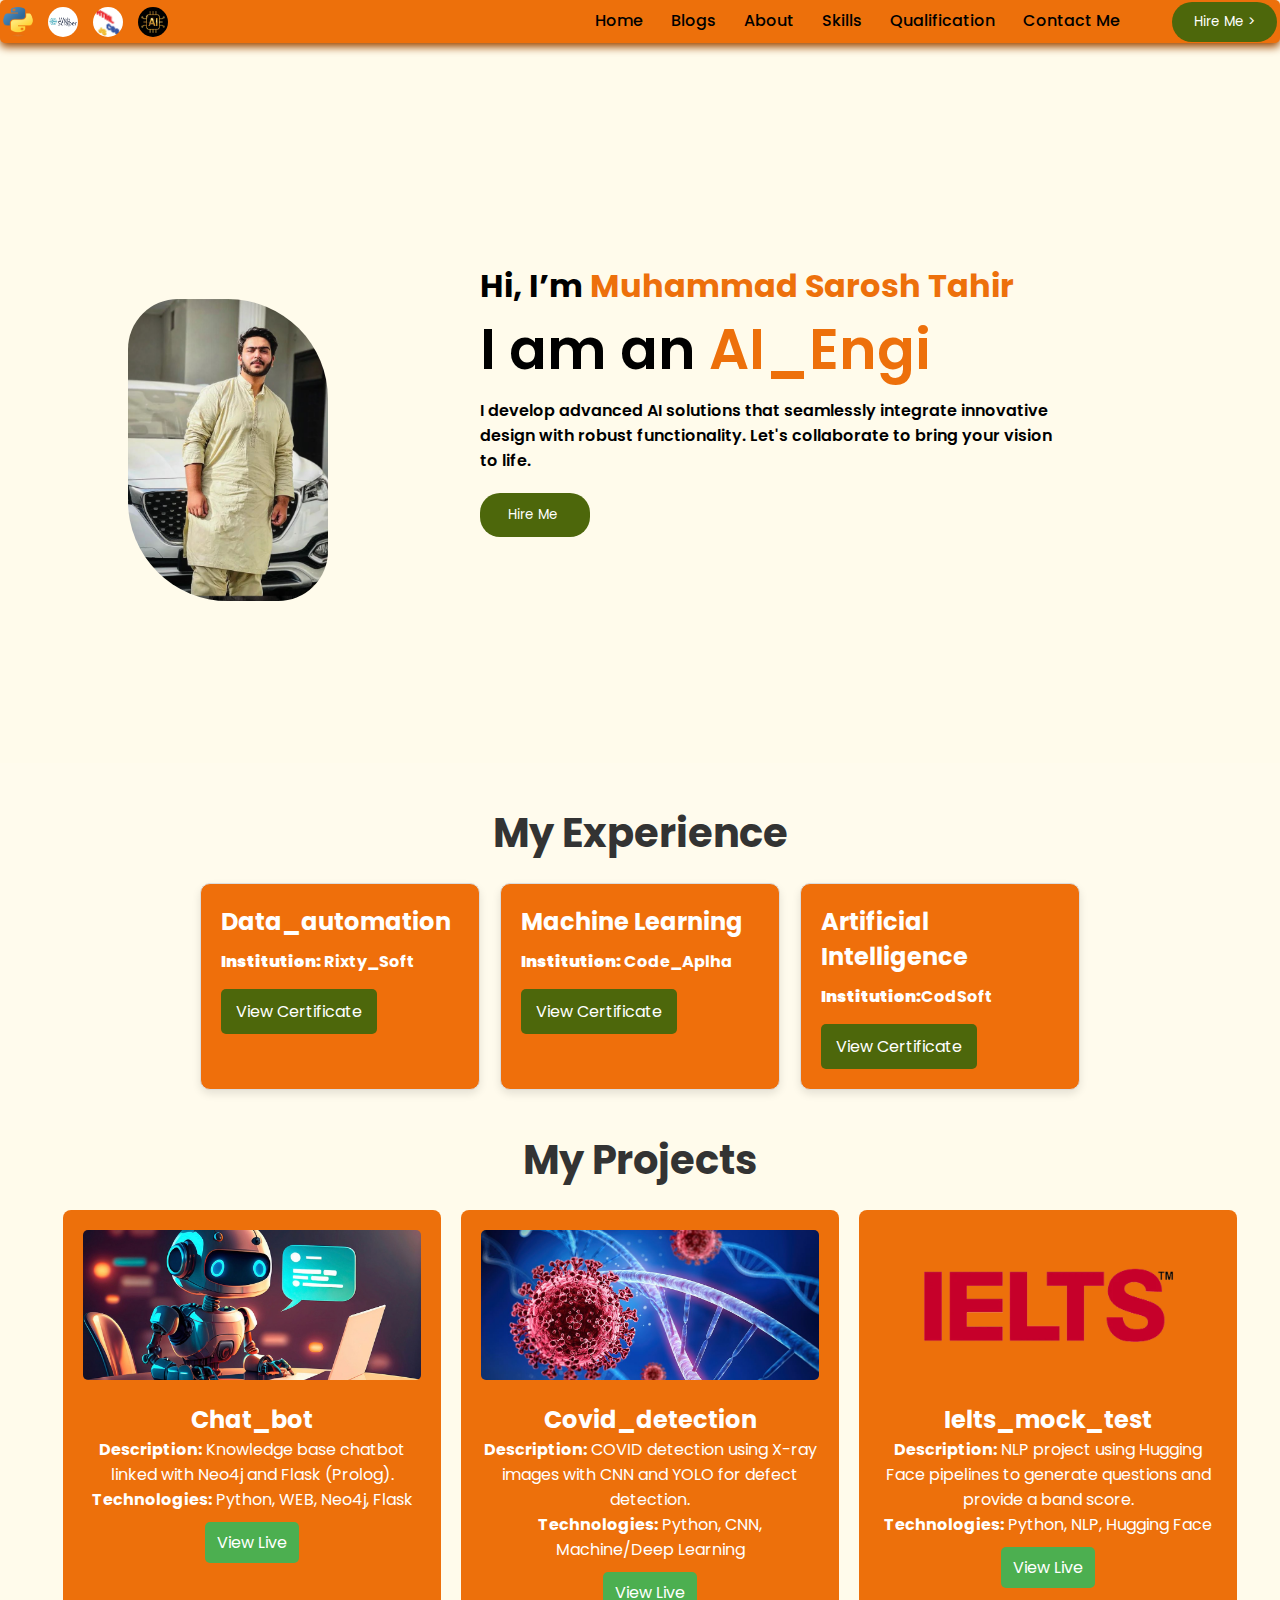
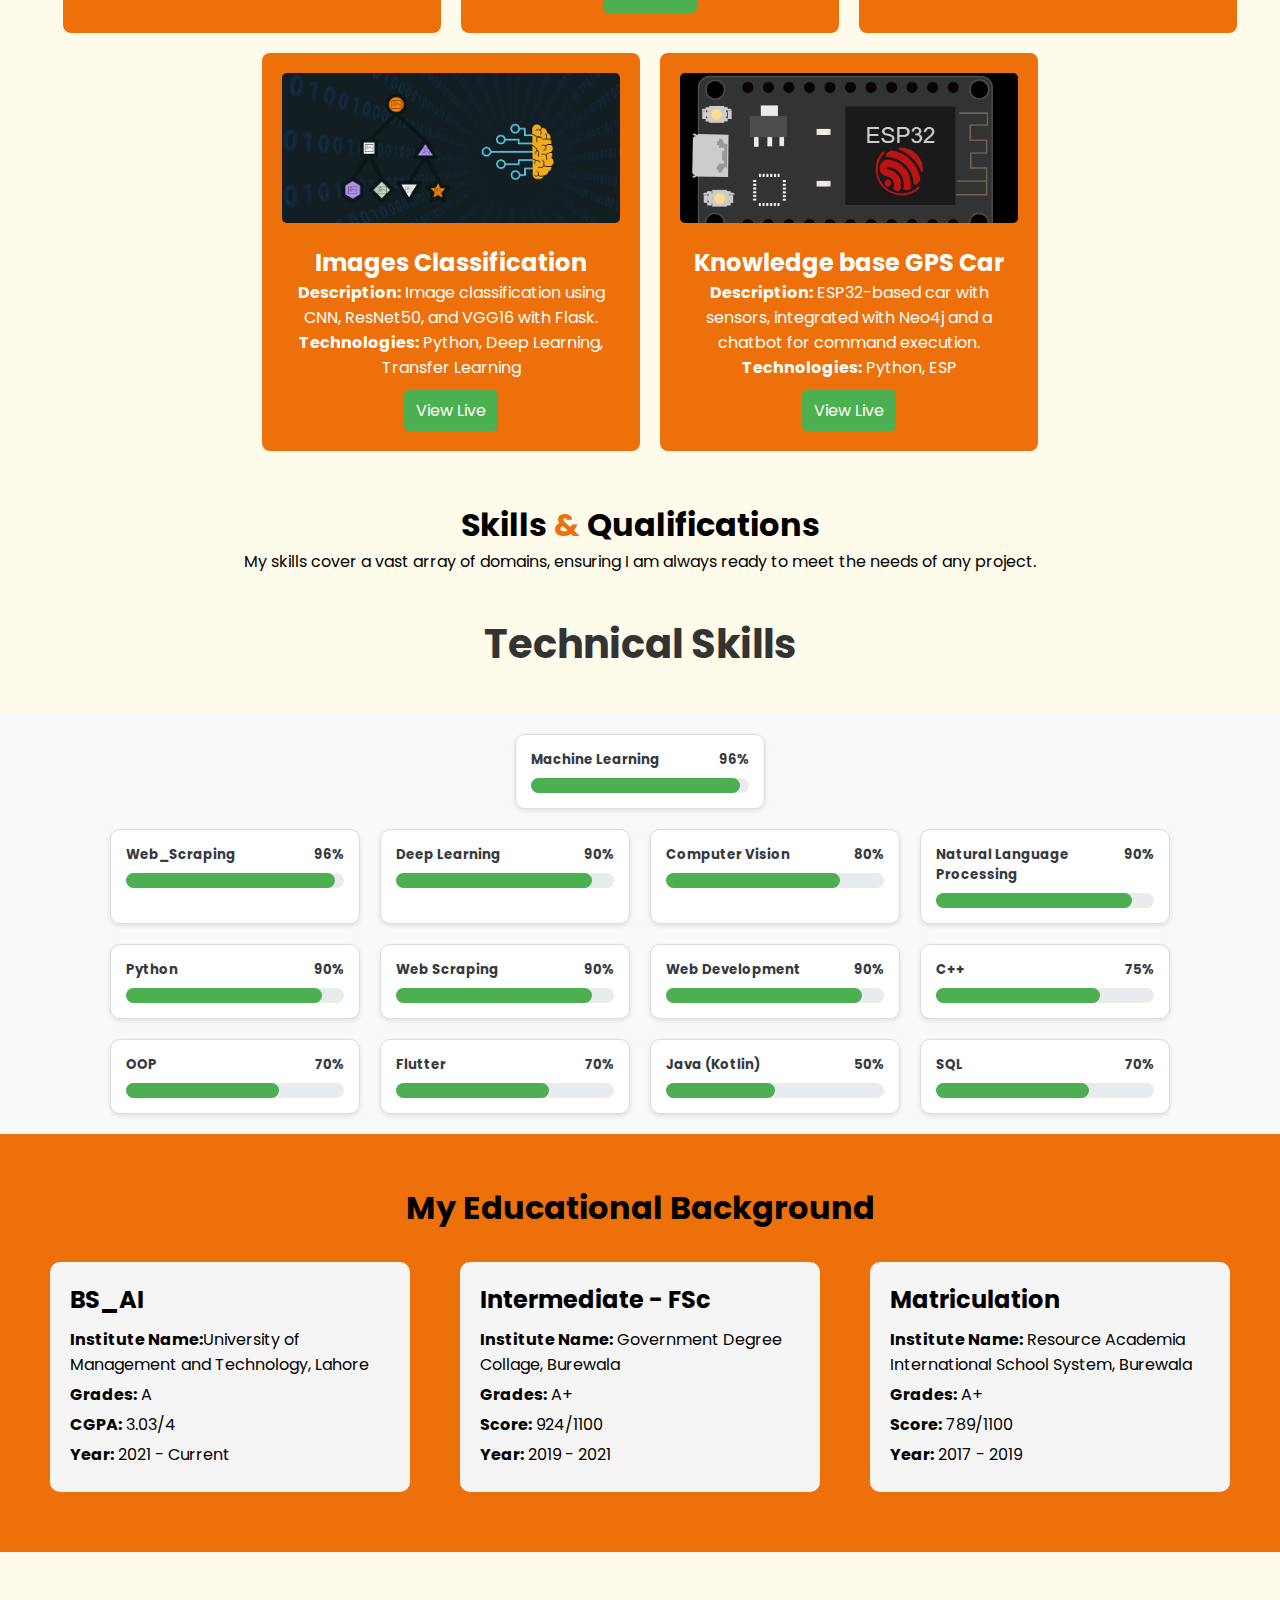
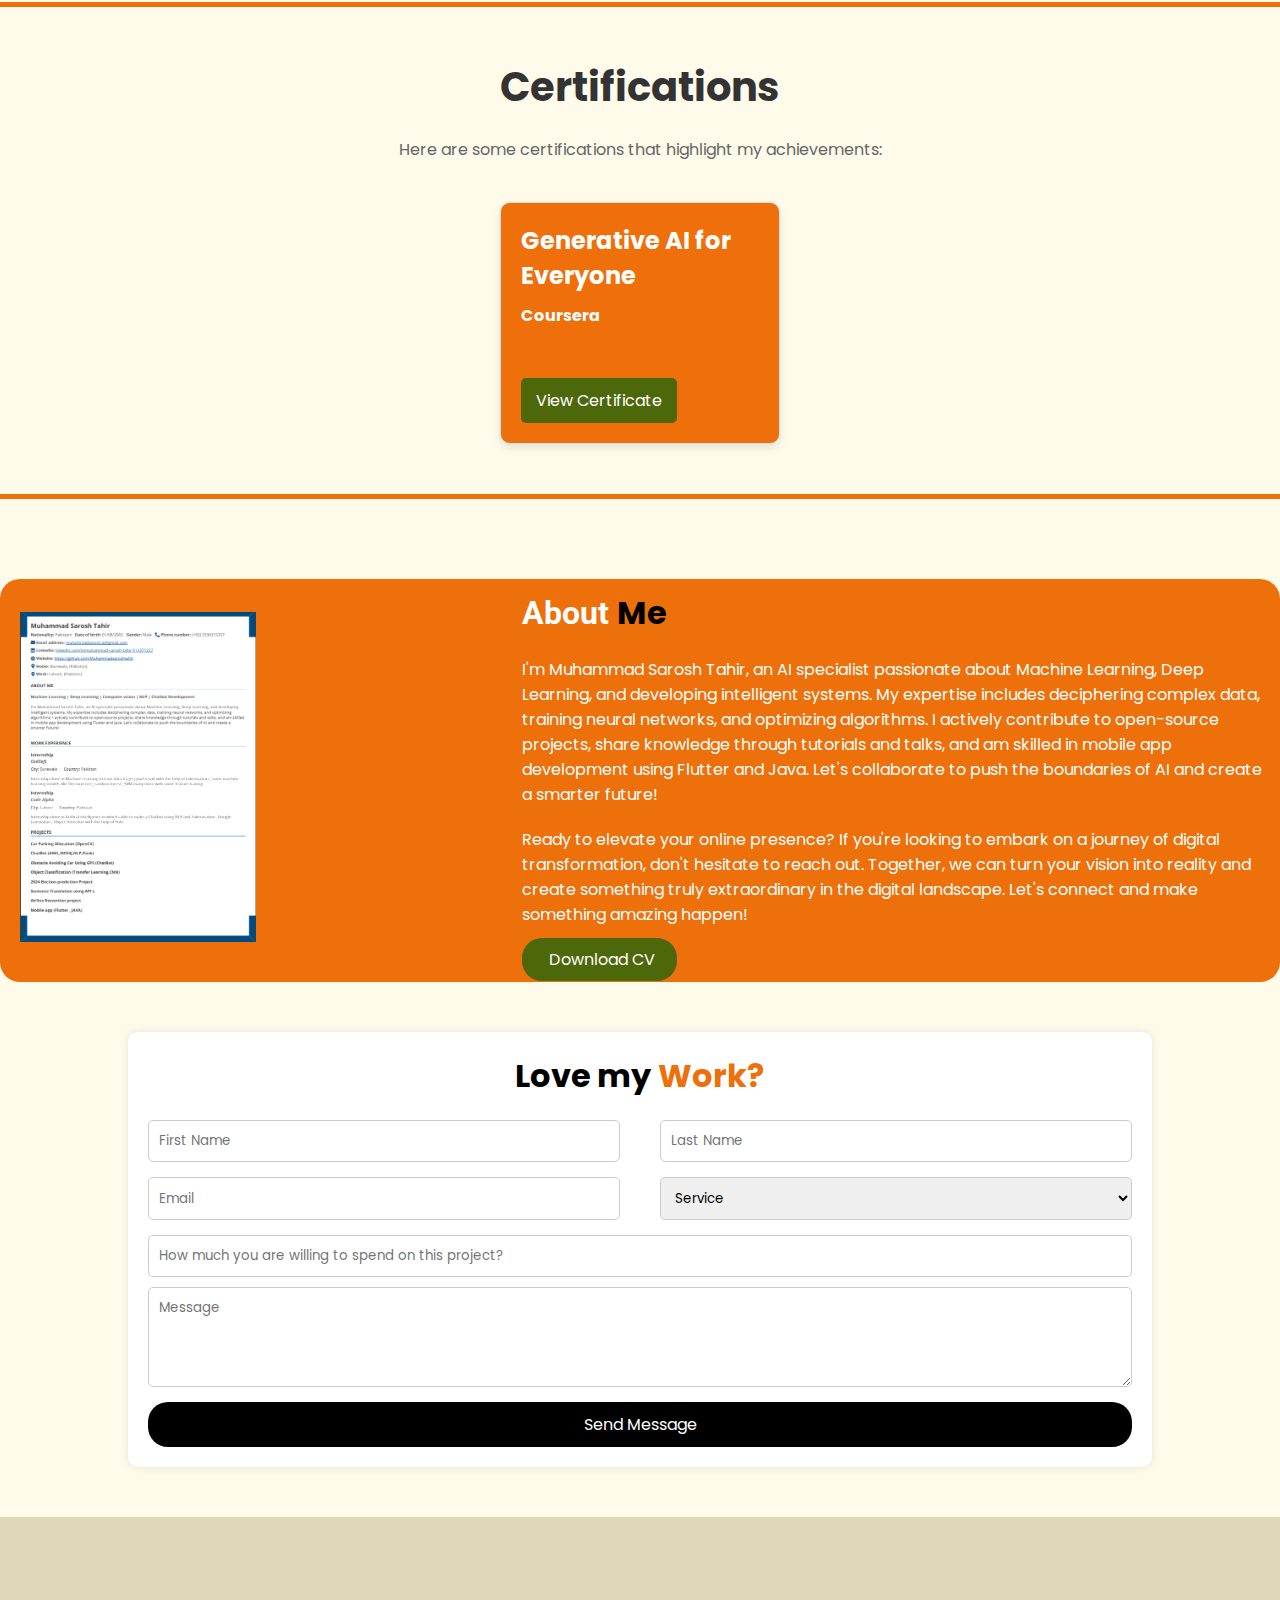
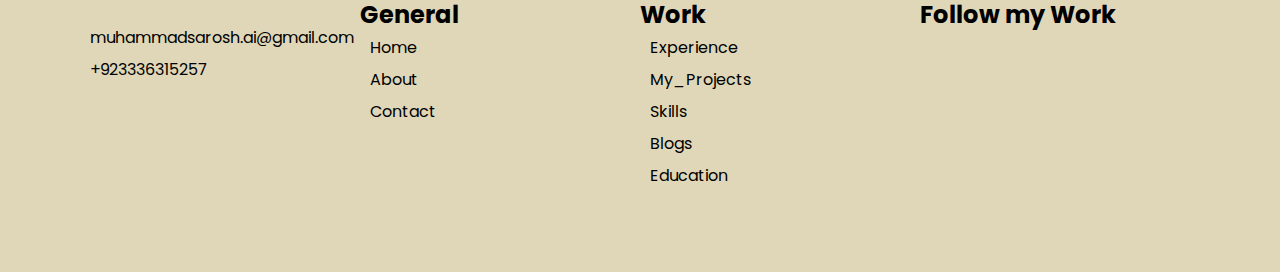
==== commit 59d7a92f: "blog 20,21,22" ====
--- a/index.html
+++ b/index.html
@@ -231,9 +231,7 @@
                 <progress value="70" max="100"></progress>
             </div>
         </div>
-    </section>
-<br>
-
+            </section>
     </section>
 
 
--- a/style.css
+++ b/style.css
@@ -508,7 +508,13 @@
 
 
 /* project-secton start*/
-
+/* Center the h1 heading */
+#projects h1 {
+    text-align: center;
+    font-size: 2.5em;
+    margin-bottom: 20px;
+    color: #333;
+}
 /* Adjust project-item styling */
 .project-item {
     width: 30%;
@@ -573,12 +579,20 @@
 .skills-content h1 span {
     color: #ED700B;
 }
+/* Center the h1 heading */
+#skills h2 {
+    text-align: center;
+    font-size: 2.5em;
+    margin-bottom: 20px;
+    color: #333;
+}
 .skills-content .tech-skill {
     text-align: left;
     padding: 20px;
     margin-top: 20px;
     margin-bottom: -20px;
 }
+
 /* skills section ends here */
 
 /* Blog Section Styling */
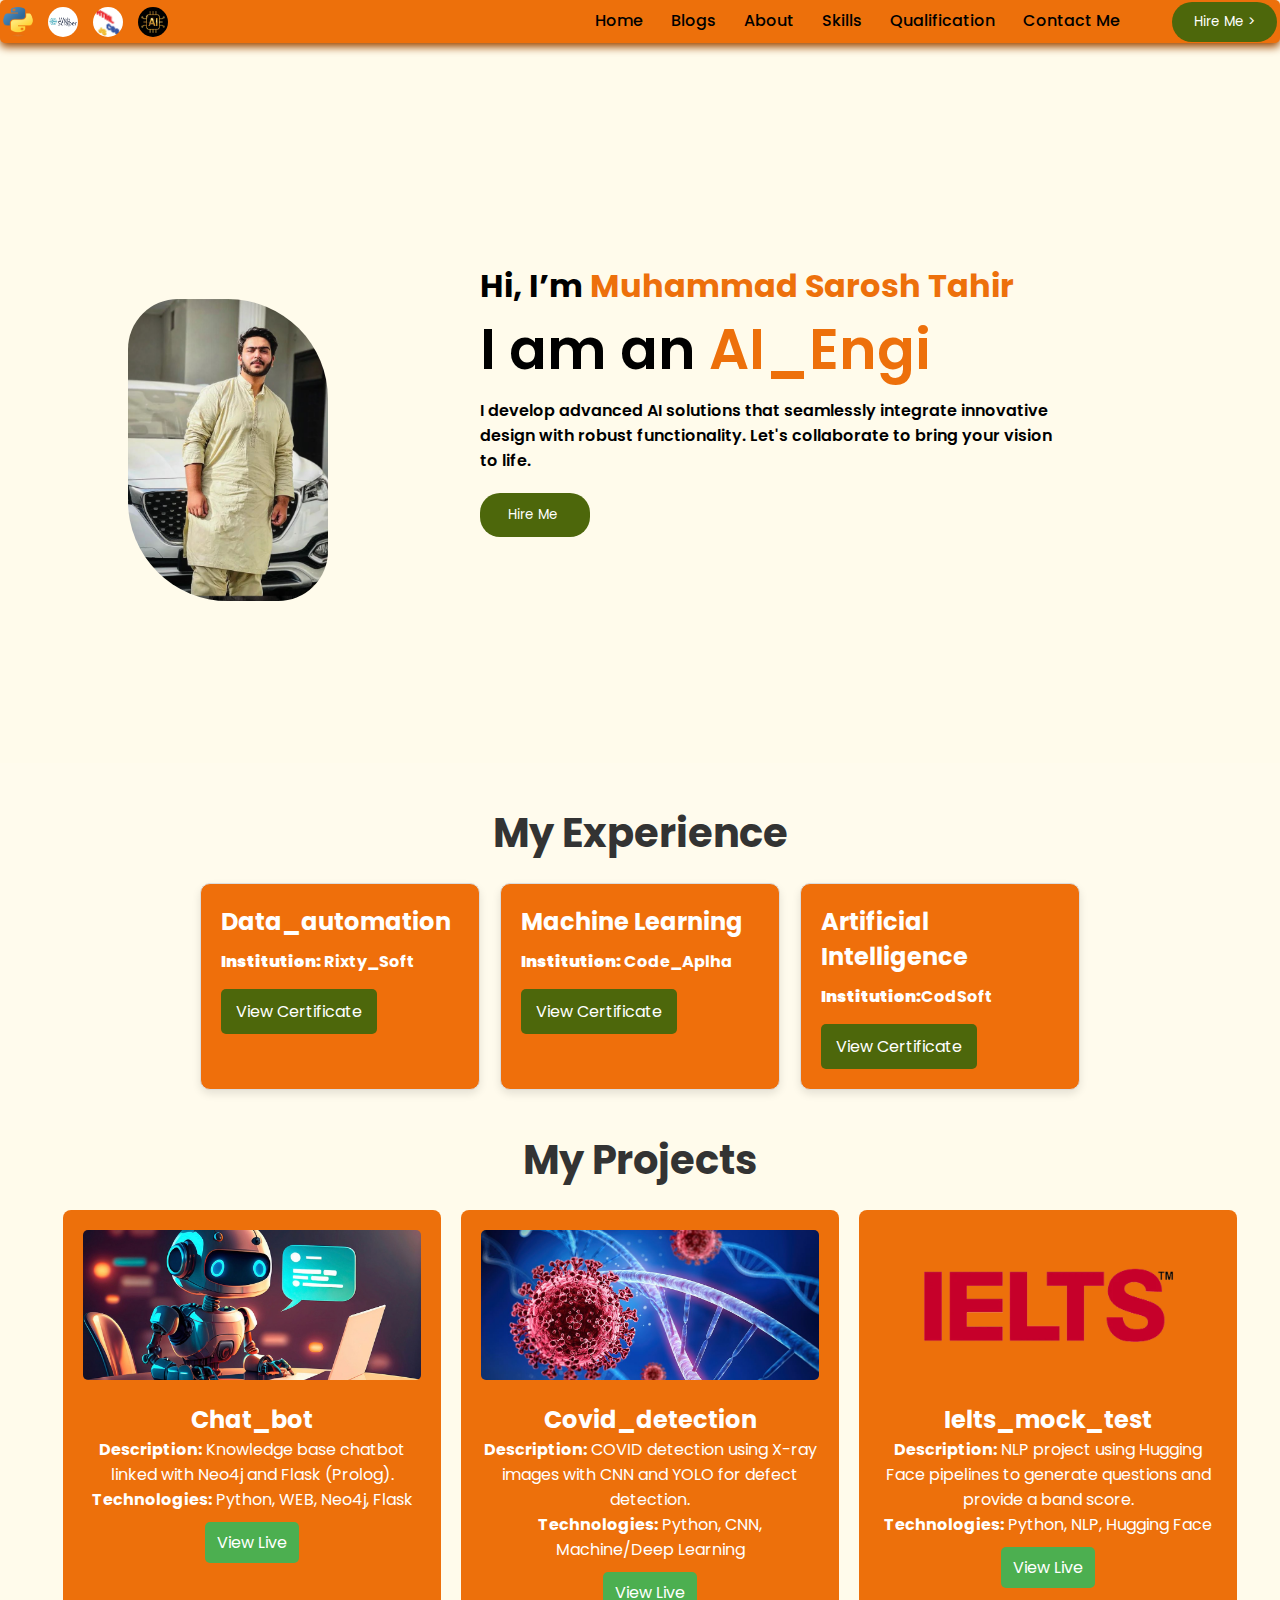
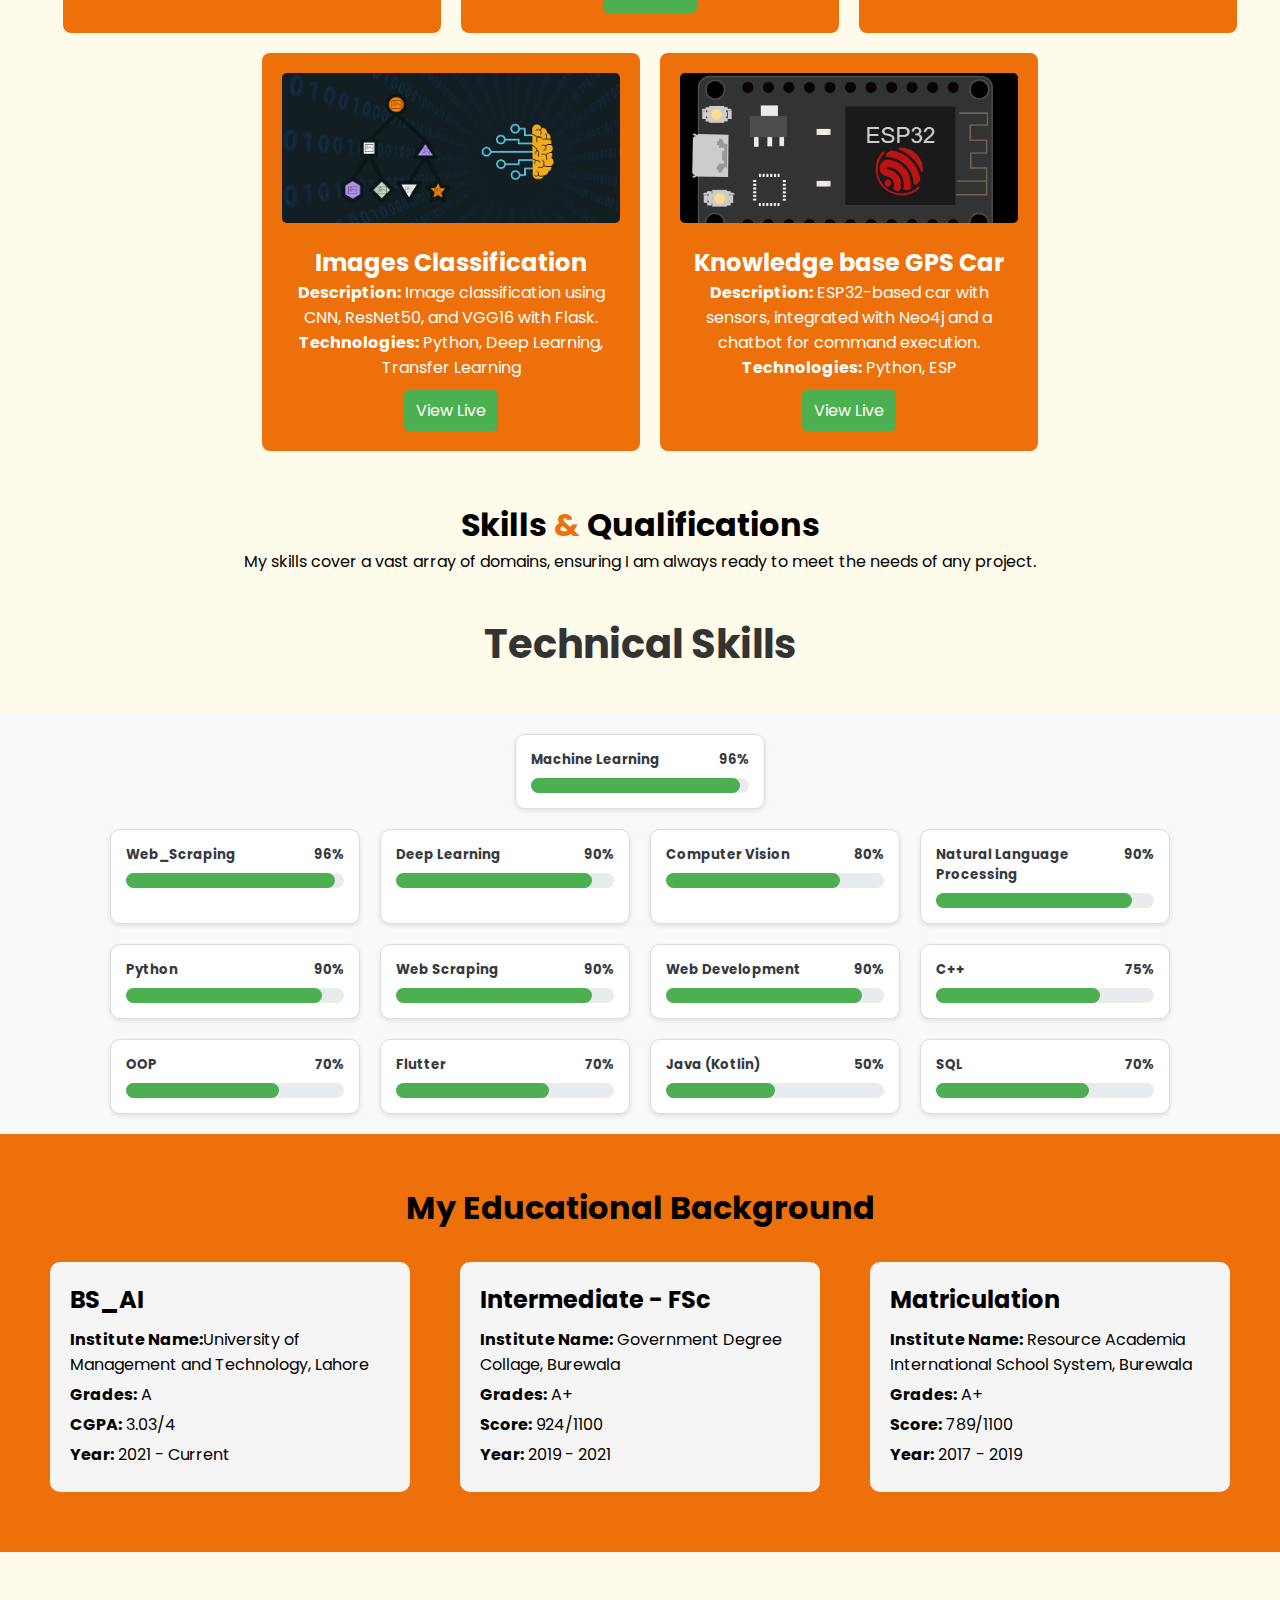
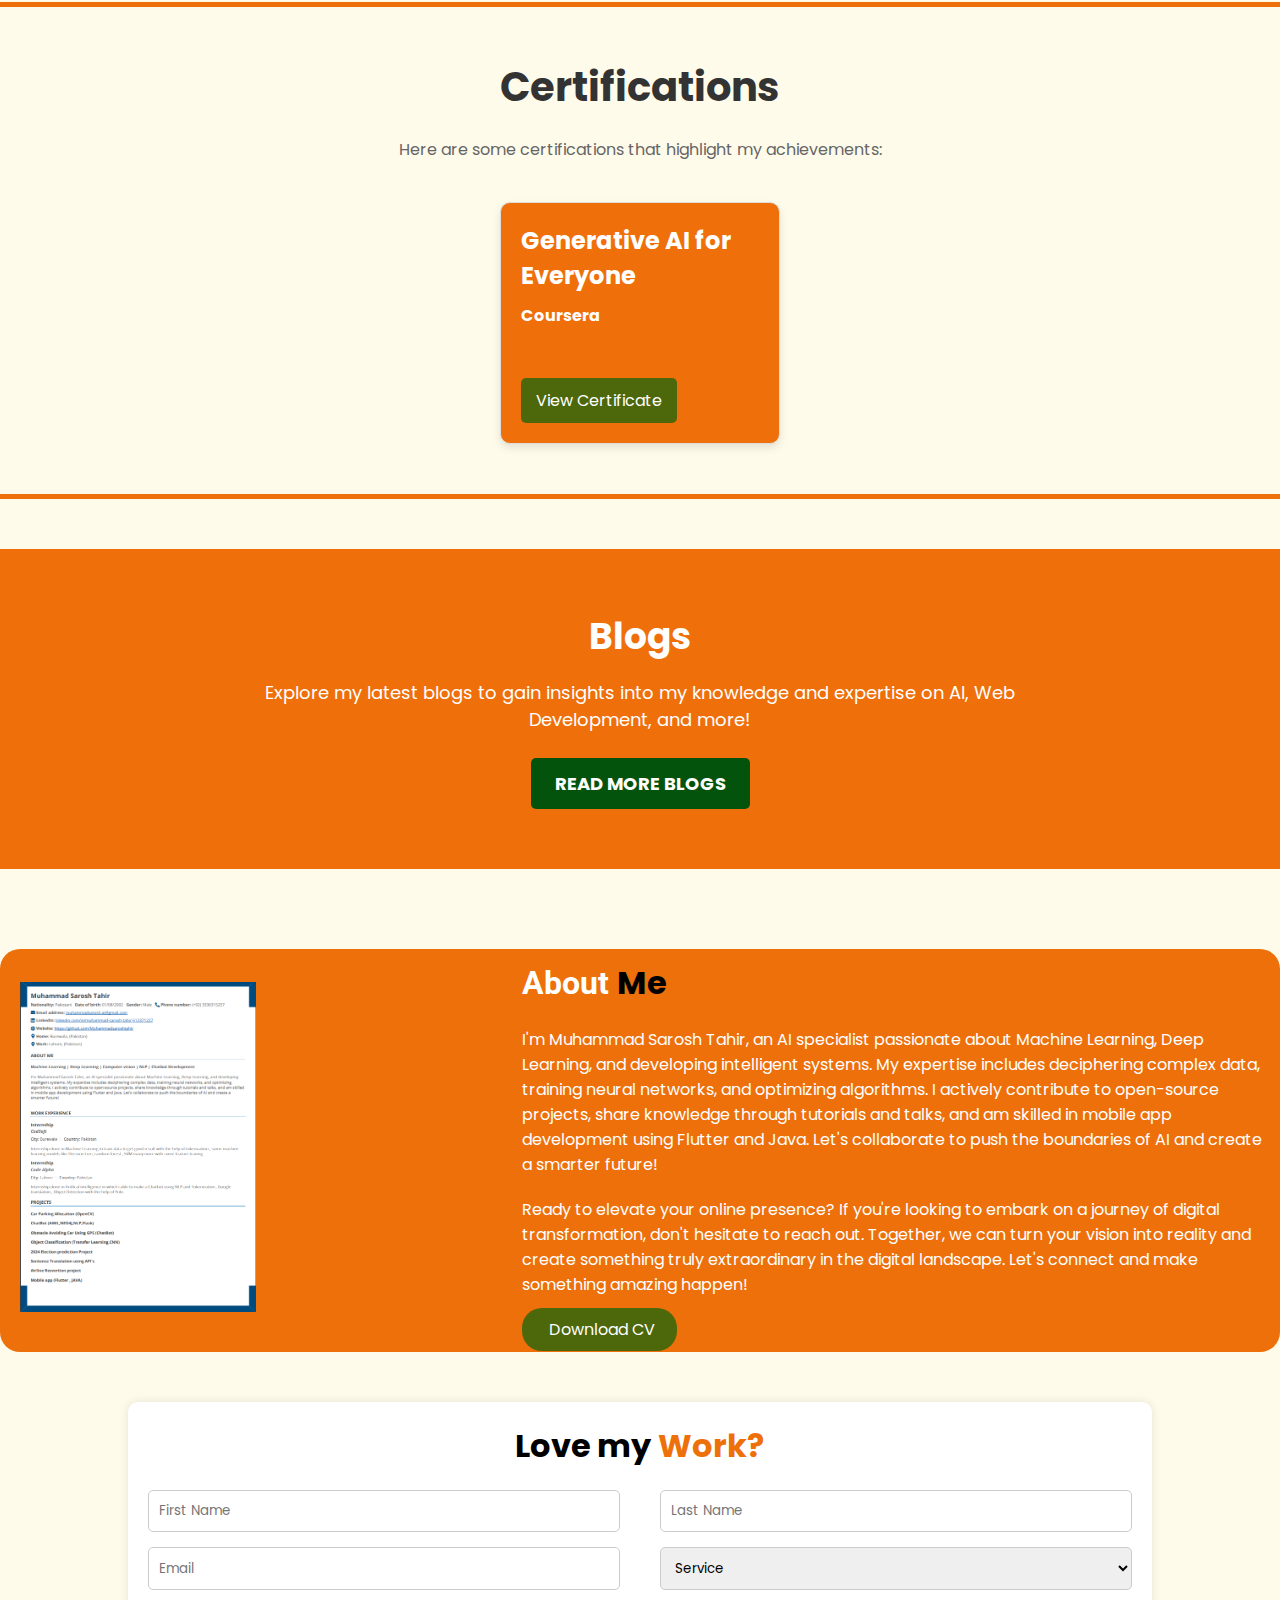
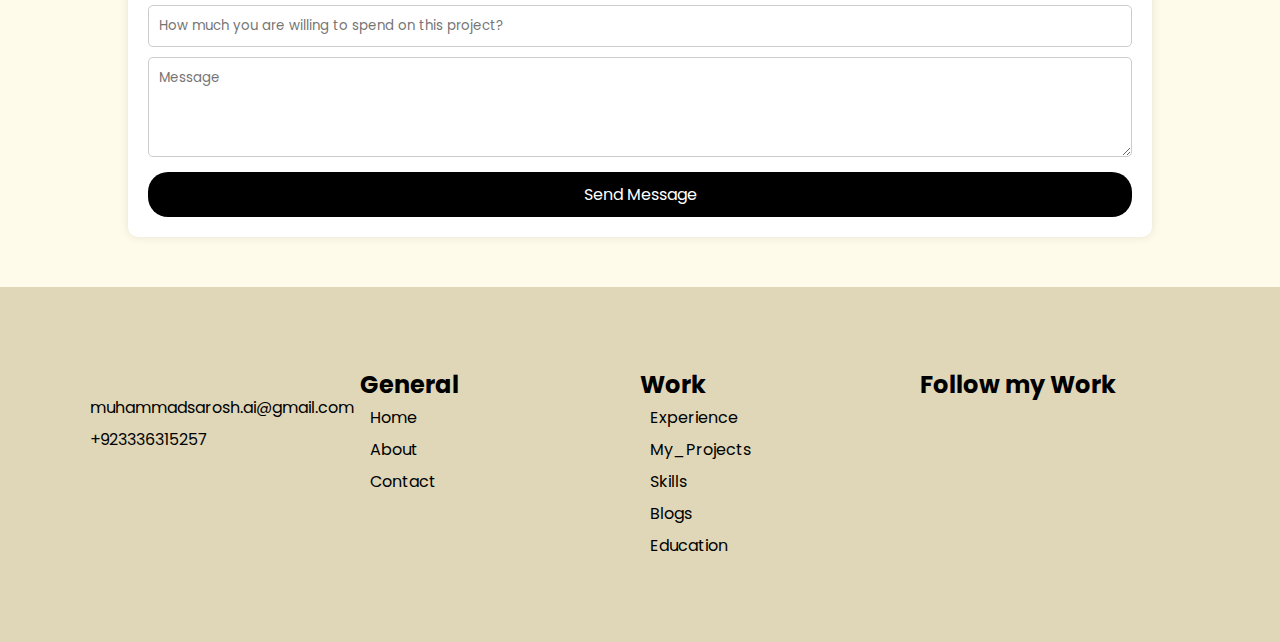
==== commit 53e40db8: "button" ====
--- a/index.html
+++ b/index.html
@@ -69,17 +69,17 @@
         <div class="certificate-item" onmouseover="animateCertificate(this)" onmouseout="resetAnimation(this)">
             <h2>Data_automation</h2>
             <p><strong>Institution:</strong> Rixty_Soft</p>
-            <a href="https://yourcertificatelink1.com" target="_blank" class="certificate-link">View Certificate</a>
+            <a href="img/codsoft certificate.png" target="_blank" class="certificate-link">View Certificate</a>
         </div>
         <div class="certificate-item" onmouseover="animateCertificate(this)" onmouseout="resetAnimation(this)">
             <h2>Machine Learning</h2>
             <p><strong>Institution:</strong> Code_Aplha</p>
-            <a href="https://yourcertificatelink2.com" target="_blank" class="certificate-link">View Certificate</a>
+            <a href="img/codsoft certificate.png" target="_blank" class="certificate-link">View Certificate</a>
         </div>
         <div class="certificate-item" onmouseover="animateCertificate(this)" onmouseout="resetAnimation(this)">
             <h2>Artificial Intelligence</h2>
             <p><strong>Institution:</strong>CodSoft</p>
-            <a href="https://yourcertificatelink3.com" target="_blank" class="certificate-link">View Certificate</a>
+            <a href="img/codsoft certificate.png" target="_blank" class="certificate-link">View Certificate</a>
         </div>
     </div>
 </section>
@@ -282,6 +282,14 @@
 </section>
 
 
+<!-- Blog Section -->
+<section class="blog-section" id="blogs">
+    <div class="blog-content">
+        <h1>Blogs</h1>
+        <p>Explore my latest blogs to gain insights into my knowledge and expertise on AI, Web Development, and more!</p>
+        <button class="btn-blog-section"><a href="blogs.html">Read More Blogs</a></button>
+    </div>
+</section>
 
         <!-- About Section -->
     <section class="about" id="about">
--- a/style.css
+++ b/style.css
@@ -596,99 +596,52 @@
 /* skills section ends here */
 
 /* Blog Section Styling */
+/* Blog Section */
 .blog-section {
-    padding: 60px;
-    background: linear-gradient(135deg, #ED700B, #FF9900);
-    border-radius: 12px;
-    box-shadow: 0 10px 20px rgba(0, 0, 0, 0.1);
-    color: #fff;
-    font-family: 'Arial', sans-serif;
-}
-
-.blog-section h1 {
+    background-color: #ef6f0b;
+    padding: 60px 20px;
     text-align: center;
-    margin-bottom: 40px;
-    font-size: 2.8em;
-    font-weight: 700;
-    color: #fff;
-    text-shadow: 0 4px 6px rgba(0, 0, 0, 0.2);
-}
-
-.blog-container {
-    display: flex;
-    flex-wrap: wrap;
-    gap: 30px;
-    justify-content: center;
-}
-
-.blog-item {
-    background: #fff;
-    color: #333;
-    padding: 20px;
-    border-radius: 10px;
-    width: 320px;
-    box-shadow: 0 5px 15px rgba(0, 0, 0, 0.2);
-    overflow: hidden;
-    transition: transform 0.4s ease, box-shadow 0.4s ease;
-    position: relative;
-}
-
-.blog-item:hover {
-    transform: translateY(-10px) scale(1.05);
-    box-shadow: 0 15px 30px rgba(0, 0, 0, 0.3);
-}
-
-.blog-item h2 {
-    font-size: 1.8em;
+}
+
+.blog-content {
+    max-width: 800px;
+    margin: 0 auto;
+}
+
+.blog-content h1 {
+    font-size: 36px;
+    color: #ffffff;
+    margin-bottom: 15px;
+}
+
+.blog-content p {
+    font-size: 18px;
+    color: #ffffff;
+    margin-bottom: 25px;
+}
+
+.btn-blog-section {
+    display: inline-block;
+    padding: 12px 24px;
+    font-size: 18px;
     font-weight: bold;
-    margin-bottom: 15px;
-    color: #ED700B;
-}
-
-.blog-item p {
-    font-size: 1em;
-    line-height: 1.5;
-    color: #666;
-    margin-bottom: 15px;
-}
-
-.blog-item span {
-    display: block;
-    font-size: 0.9em;
-    color: #999;
-    margin-bottom: 20px;
-    font-style: italic;
-}
-
-/* Link Styling */
-.blog-item a {
-    display: inline-block;
-    font-size: 1em;
-    font-weight: bold;
-    color: #FF9900;
+    text-transform: uppercase;
+    background-color: #03530d;
+    color: #ef6f0b;
+    border: none;
+    border-radius: 5px;
+    cursor: pointer;
+    transition: background 0.3s ease-in-out;
+}
+
+.btn-blog-section a {
     text-decoration: none;
-    border: 2px solid #FF9900;
-    padding: 10px 20px;
-    border-radius: 5px;
-    transition: all 0.4s ease;
-}
-
-.blog-item a:hover {
-    background: #FF9900;
-    color: #fff;
-    border-color: #ED700B;
-    box-shadow: 0 4px 8px rgba(0, 0, 0, 0.2);
-}
-
-/* Responsive Design */
-@media (max-width: 768px) {
-    .blog-item {
-        width: 100%;
-    }
-}
-
-
-/* blog section ends here */
+    color: #ffffff;
+}
+
+.btn-blog-section:hover {
+    background-color: #048813;
+}
 
 
 /* media skills section ends here */
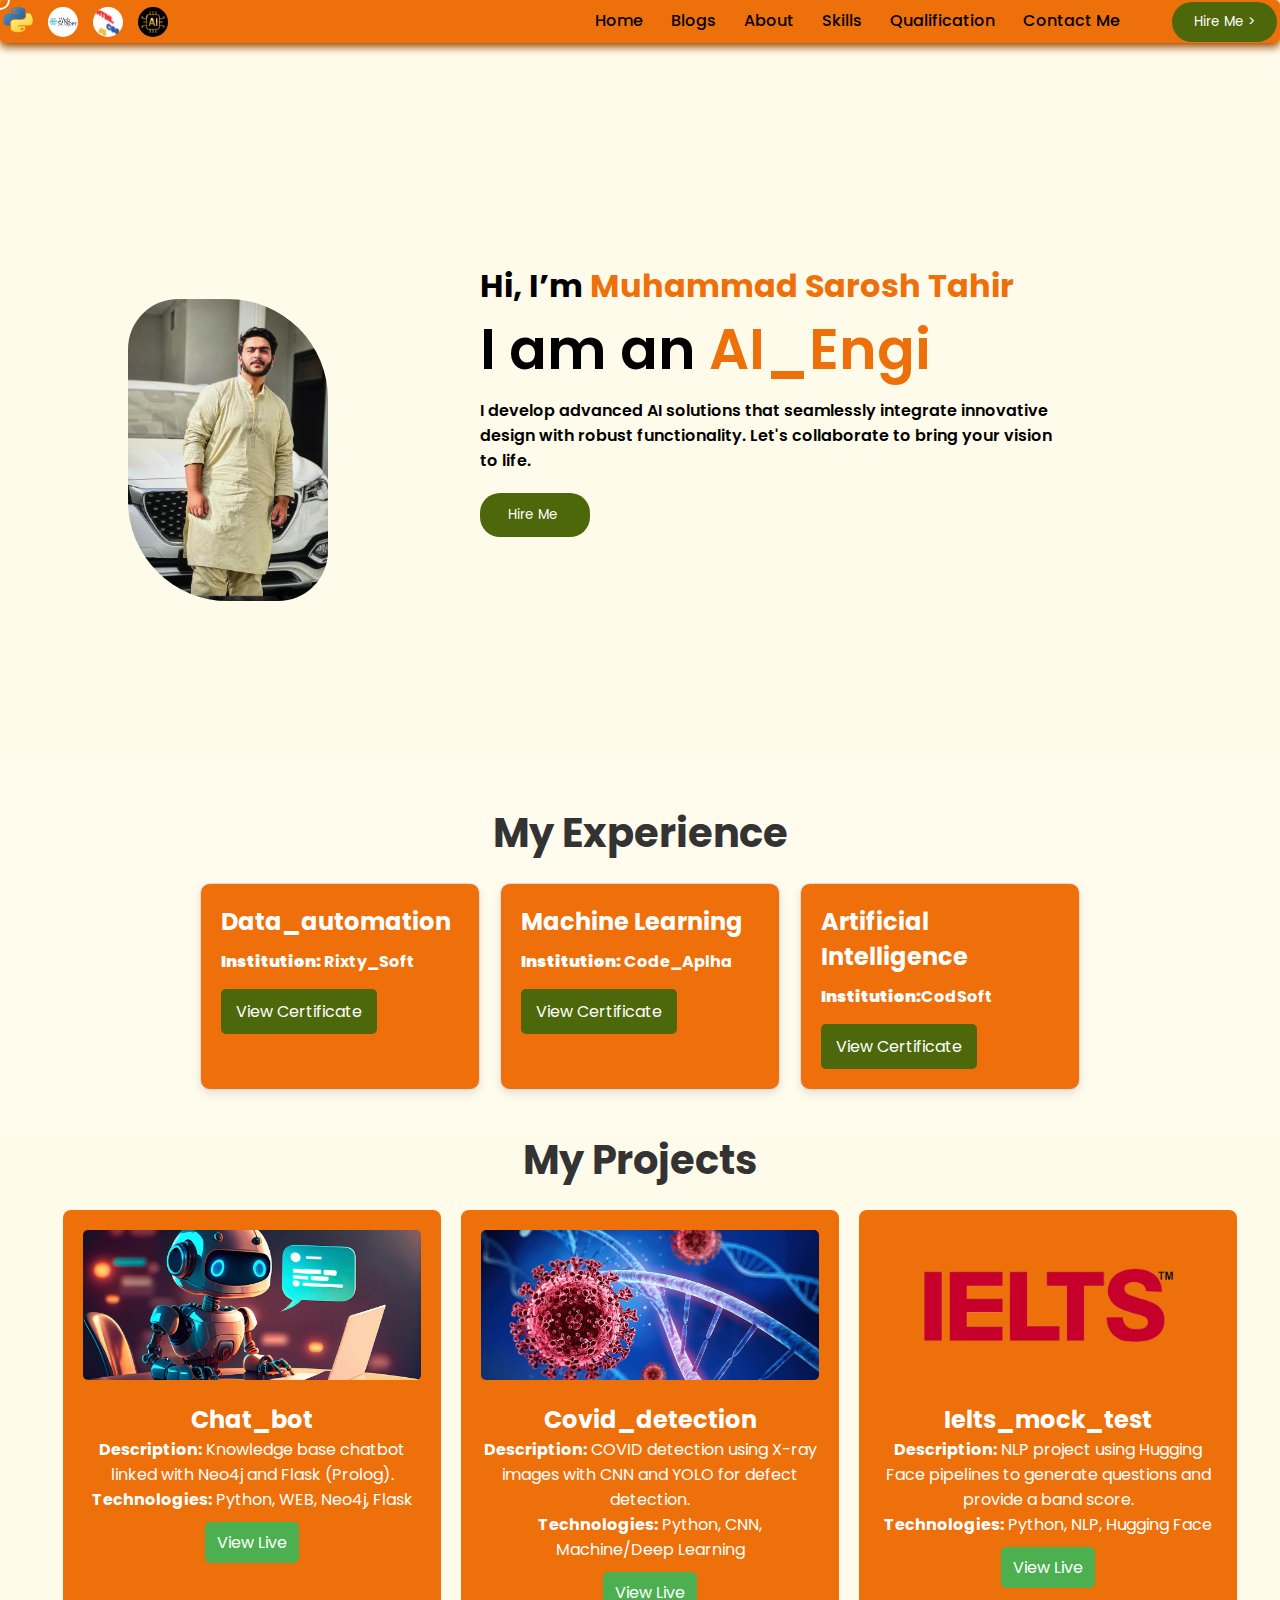
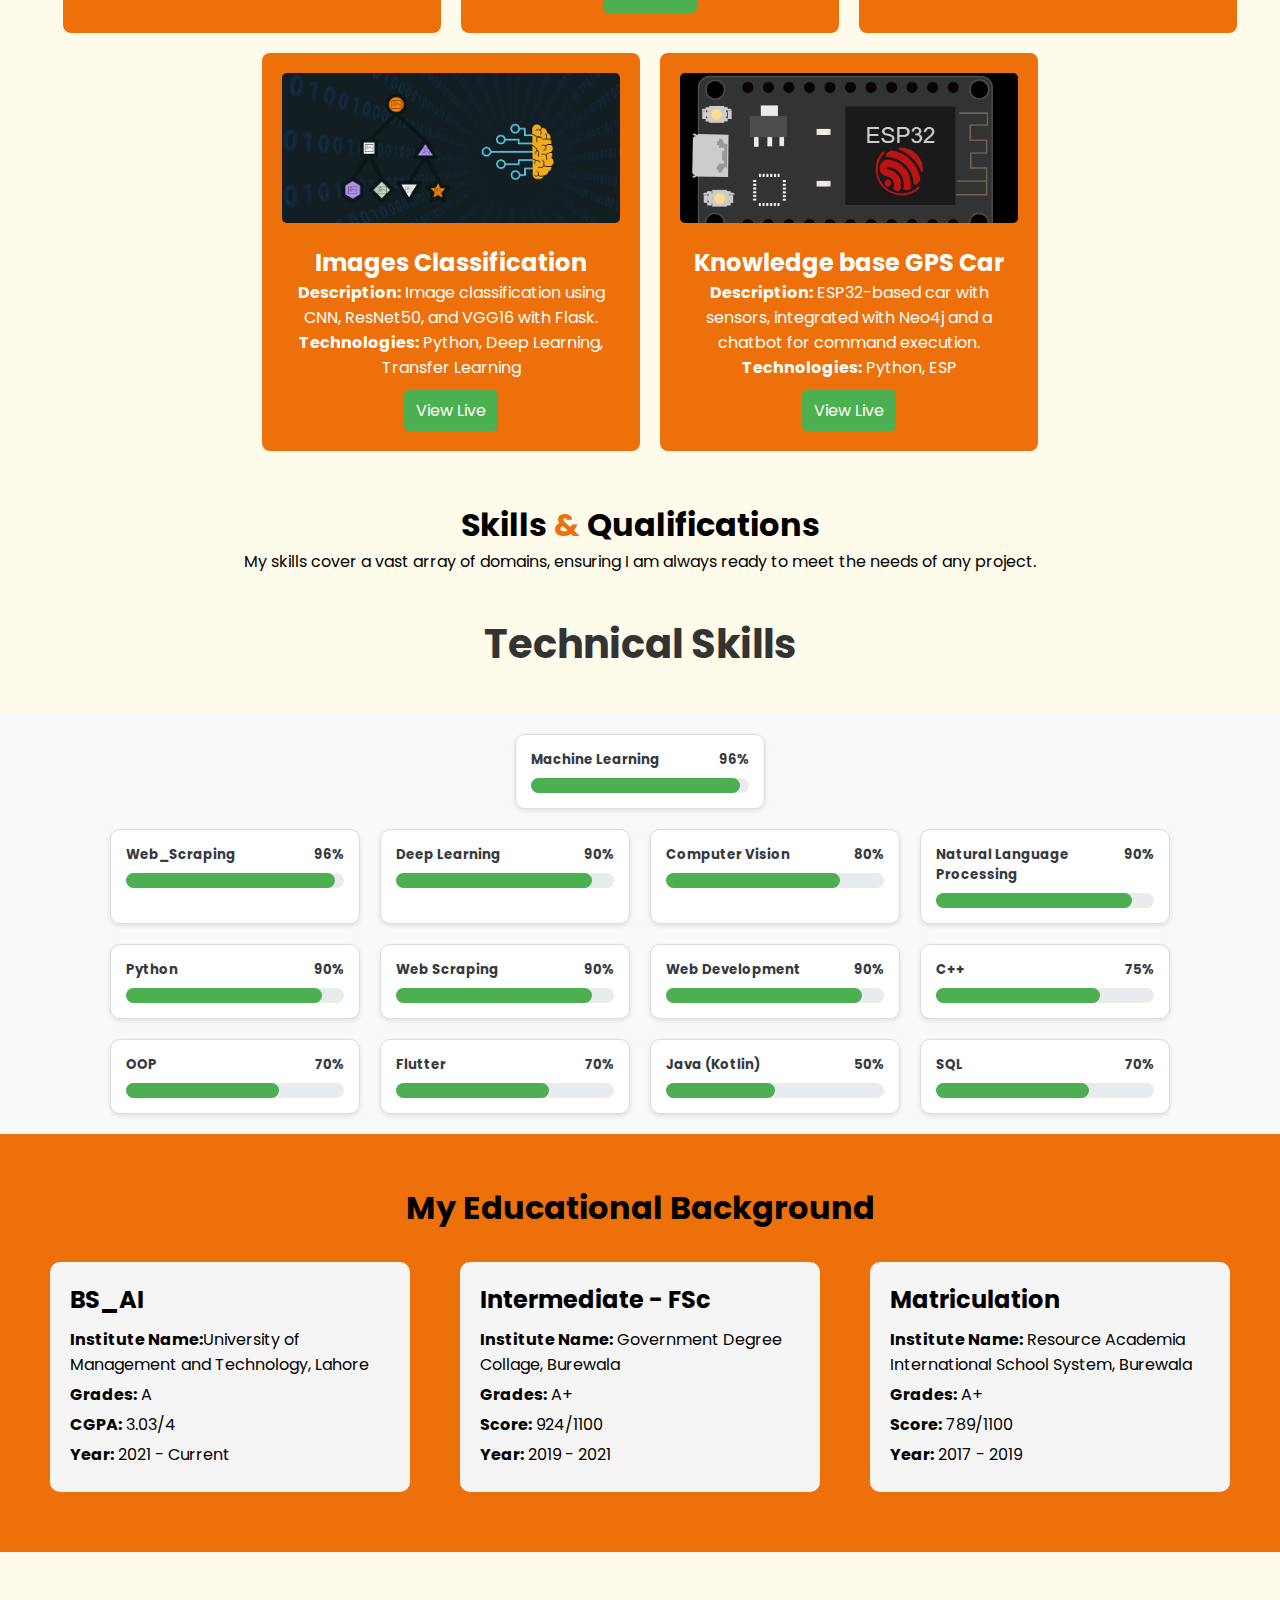
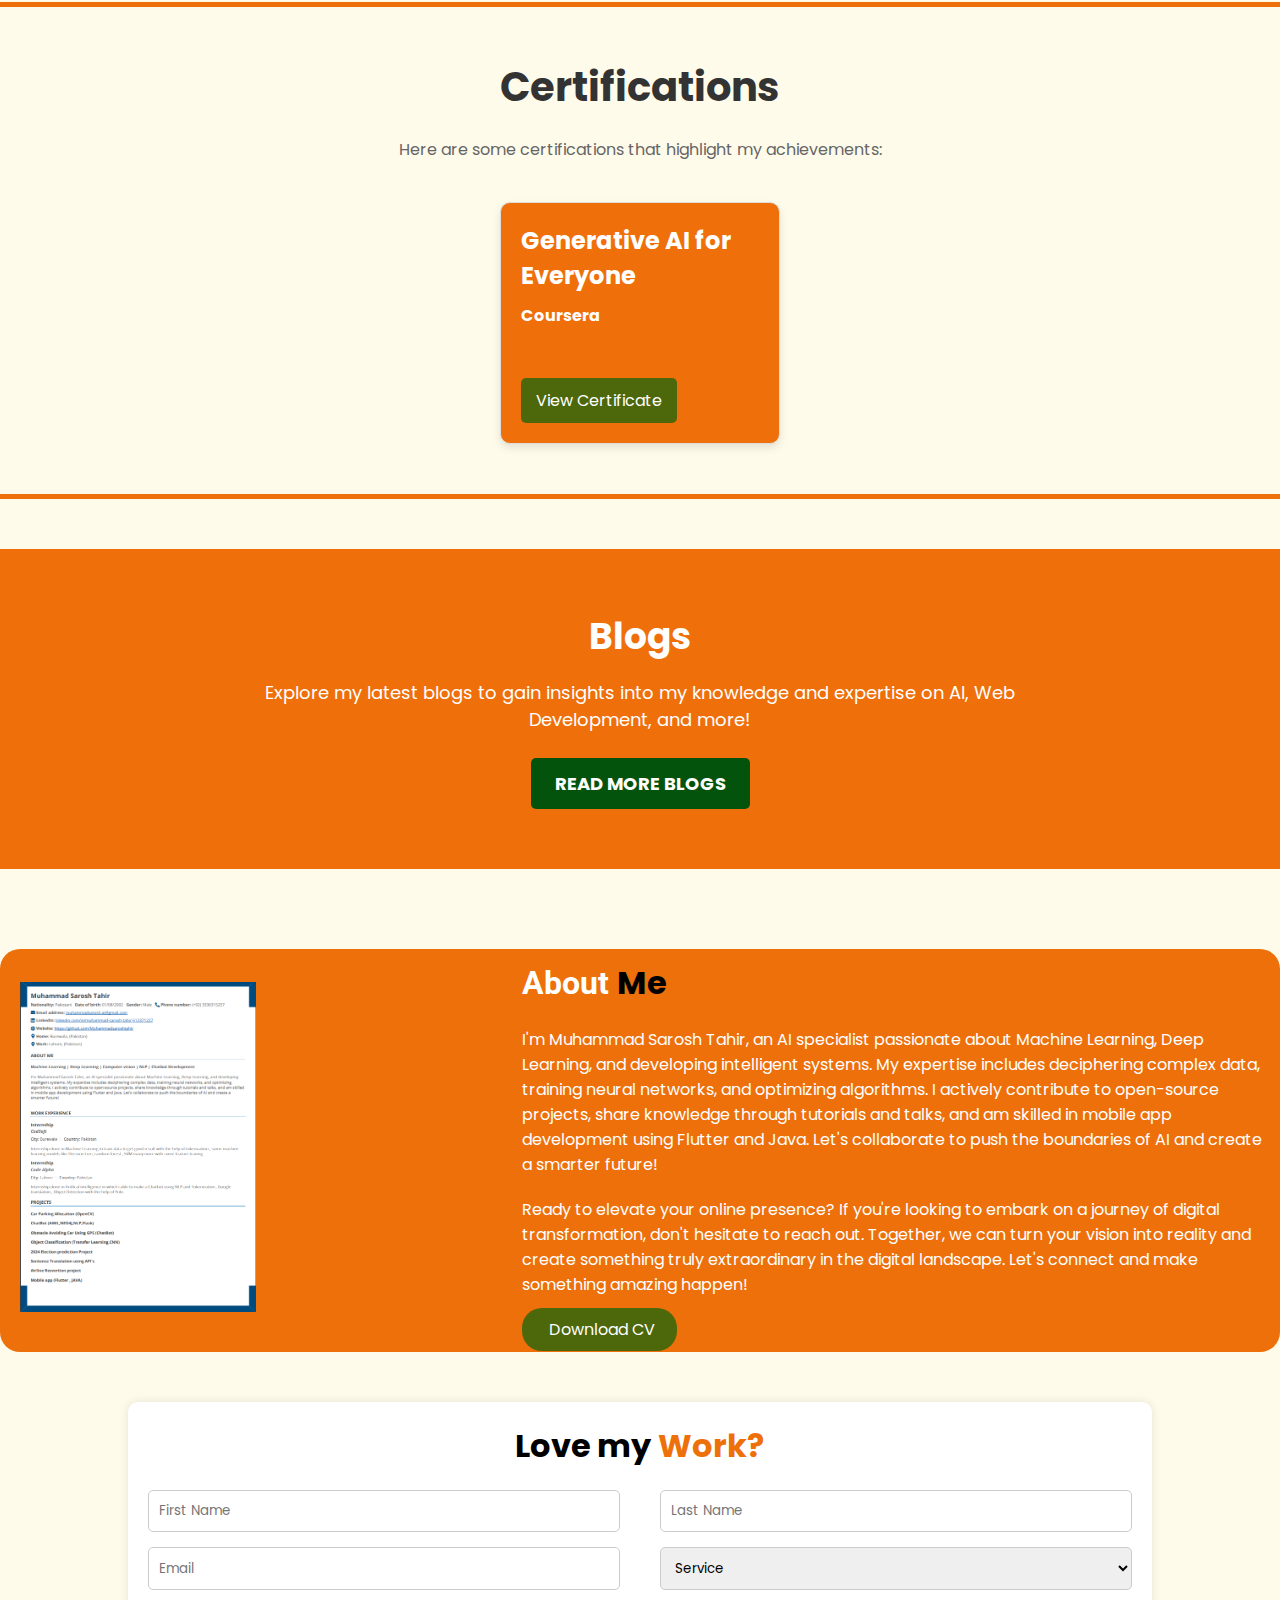
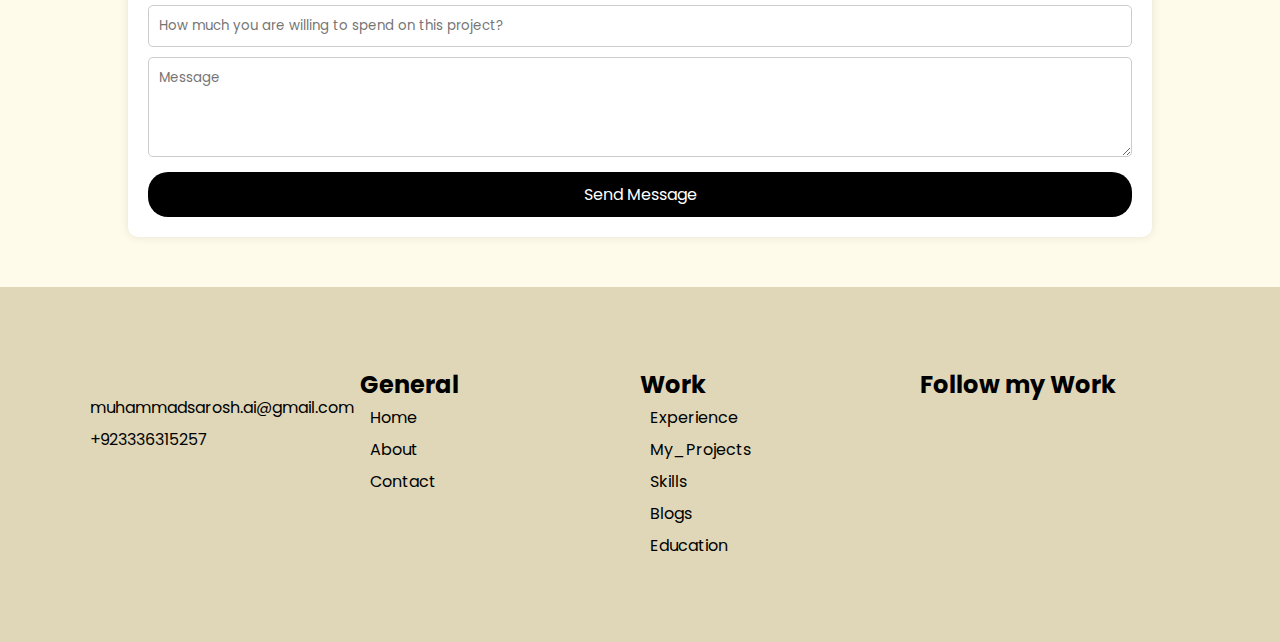
==== commit a45a85dd: "mouse" ====
--- a/index.html
+++ b/index.html
@@ -16,6 +16,37 @@
 </head>
 
 <body>
+        <div id="customCursor"></div>
+         <script>
+    // Select the custom cursor element
+    const customCursor = document.getElementById("customCursor");
+
+    // Move the cursor as the mouse moves
+    document.addEventListener("mousemove", (event) => {
+        // Update cursor's position to match the mouse
+        customCursor.style.left = event.pageX + "px";
+        customCursor.style.top = event.pageY + "px";
+    });
+
+    // Add scaling effect when clicking
+    document.addEventListener("mousedown", () => {
+        customCursor.style.transform = "translate(-50%, -50%) scale(1.2)";
+    });
+
+    document.addEventListener("mouseup", () => {
+        customCursor.style.transform = "translate(-50%, -50%) scale(1)";
+    });
+
+    // Make sure the cursor fades in when the page loads
+    document.addEventListener("mouseenter", () => {
+        customCursor.style.opacity = "1";
+    });
+
+    // Hide the cursor when the mouse leaves the viewport
+    document.addEventListener("mouseleave", () => {
+        customCursor.style.opacity = "0";
+    });
+</script>
     <!-- header -->
        <section class="header">
         <nav>
--- a/style.css
+++ b/style.css
@@ -9,7 +9,7 @@
     font-family: poppins;
     box-sizing: border-box;
     /* border: 1px solid black; */
-    
+
 }
 
 html{
@@ -362,7 +362,7 @@
 }
 .about-image-section img{
     width: 50%;
-    margin: auto; 
+    margin: auto;
 }
 .about-content h1{
     font-family: Roboto;
@@ -1042,3 +1042,58 @@
 }
 
 
+  /* Custom cursor main styles */
+#customCursor {
+    position: absolute;
+    width: 20px;
+    height: 20px;
+    background-color: rgba(237, 112, 11, 0.8); /* Stylish orange semi-transparent */
+    border: 2px solid #fff; /* White outline */
+    border-radius: 50%; /* Makes the cursor a perfect circle */
+    pointer-events: none; /* Ensure it doesn't block clicks */
+    z-index: 9999;
+    transform: translate(-50%, -50%) scale(1);
+    transition: transform 0.1s ease-out, background-color 0.3s ease, opacity 0.2s;
+}
+
+/* Pulse animation for movement */
+#customCursor::after {
+    content: "";
+    position: absolute;
+    width: 100%;
+    height: 100%;
+    border: 2px solid rgba(237, 112, 11, 0.5); /* Faint orange outline */
+    border-radius: 50%;
+    animation: pulse 1.5s infinite; /* Smooth pulsing effect */
+    pointer-events: none; /* Do not block interactions */
+}
+
+/* Hover effect for interactive elements */
+button:hover ~ #customCursor,
+a:hover ~ #customCursor {
+    transform: translate(-50%, -50%) scale(1.5); /* Scale up cursor on hover */
+    background-color: #45a049; /* Change color to green */
+    box-shadow: 0 0 10px rgba(255, 255, 255, 0.8); /* Add glowing effect */
+}
+
+/* Click feedback animation */
+:root:active #customCursor {
+    transform: translate(-50%, -50%) scale(0.8); /* Scale down briefly on click */
+    background-color: #f15304; /* Bright red on click */
+}
+
+/* Pulse animation keyframes */
+@keyframes pulse {
+    0% {
+        transform: scale(1);
+        opacity: 0.7;
+    }
+    50% {
+        transform: scale(1.5);
+        opacity: 0.4;
+    }
+    100% {
+        transform: scale(2);
+        opacity: 0;
+    }
+}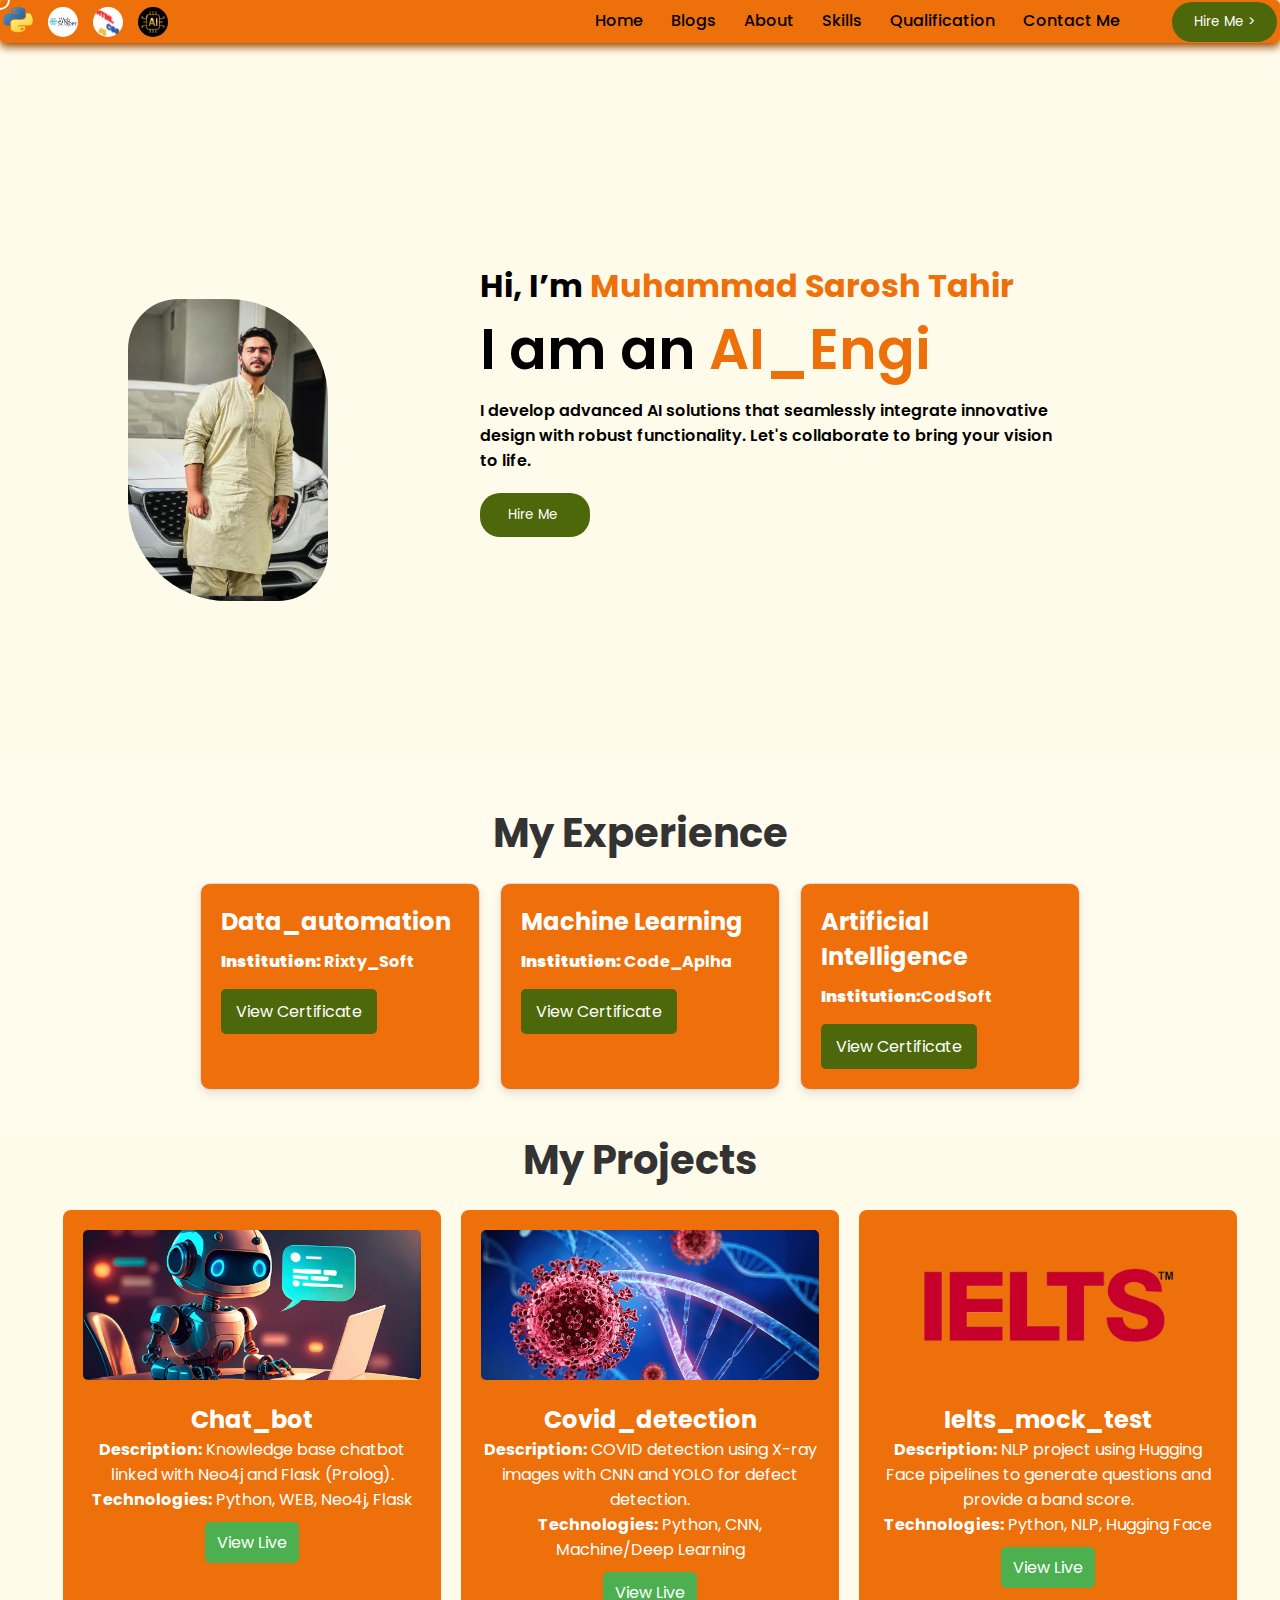
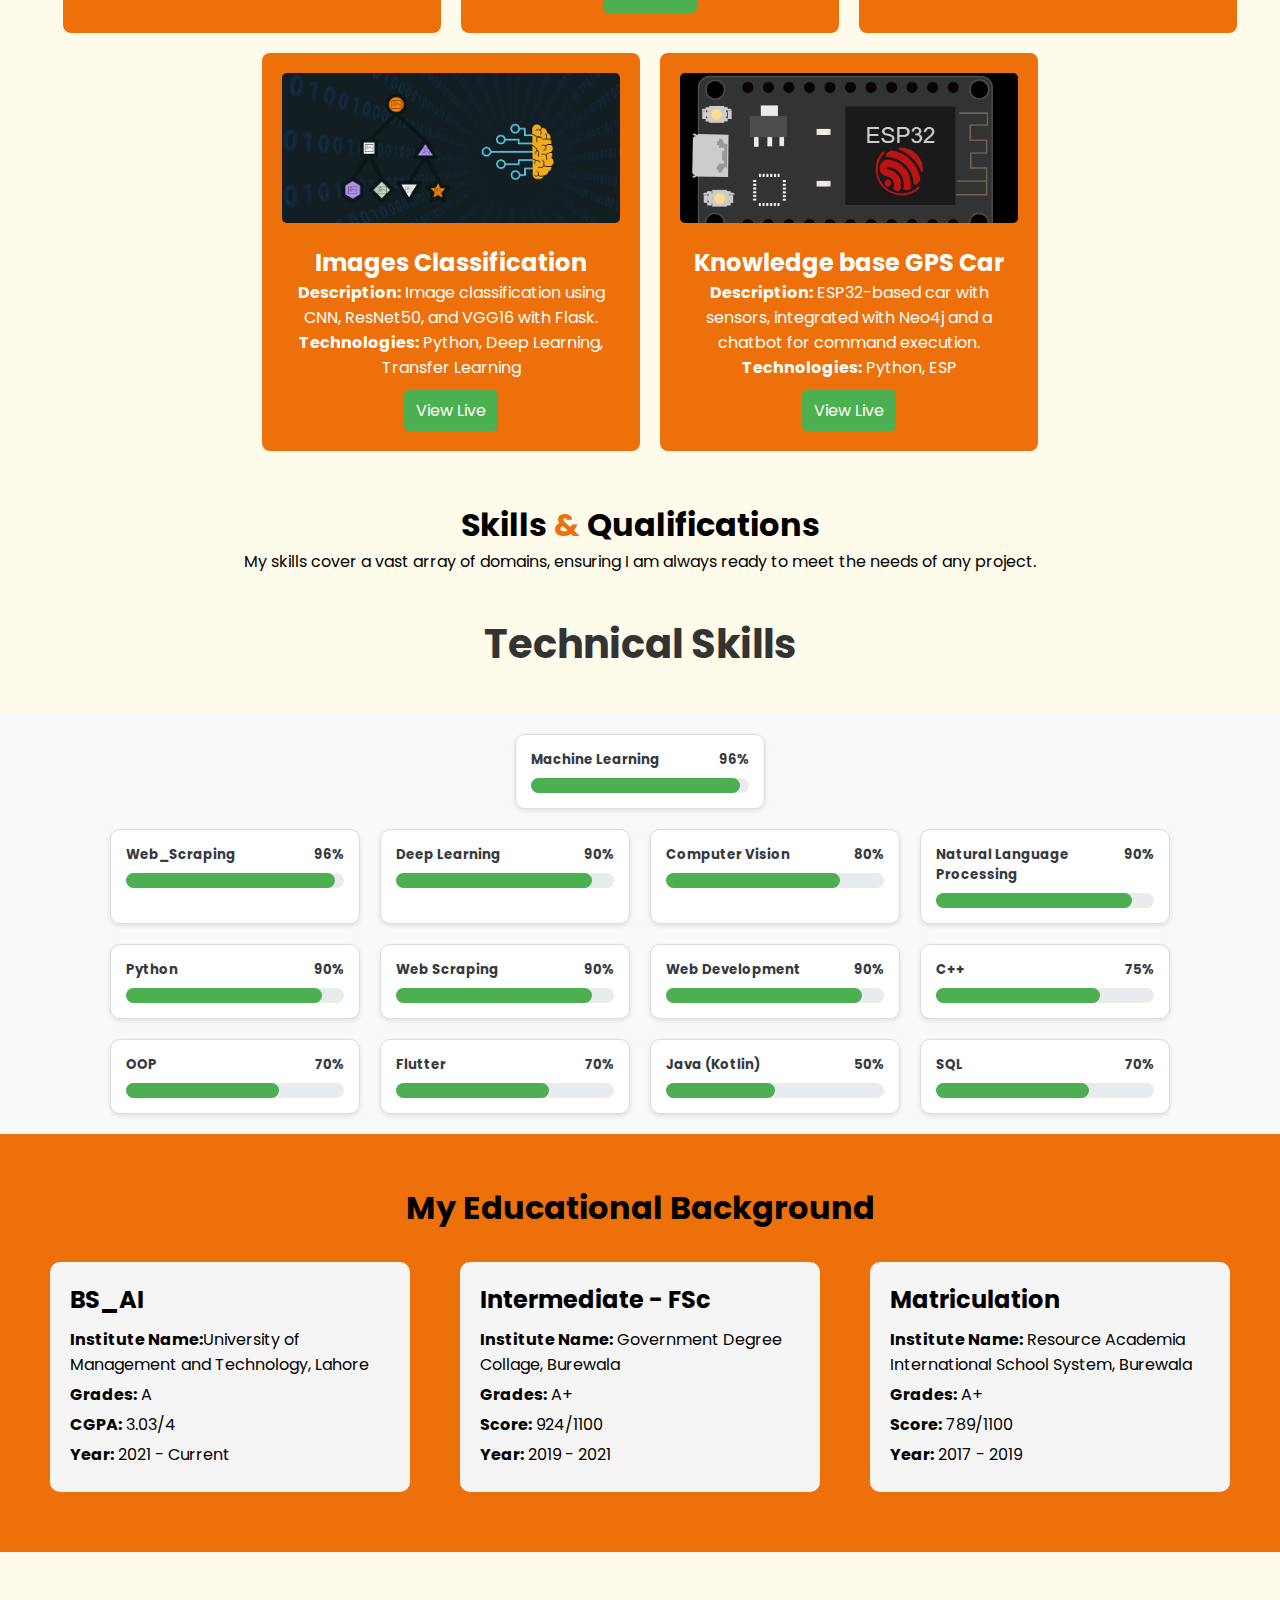
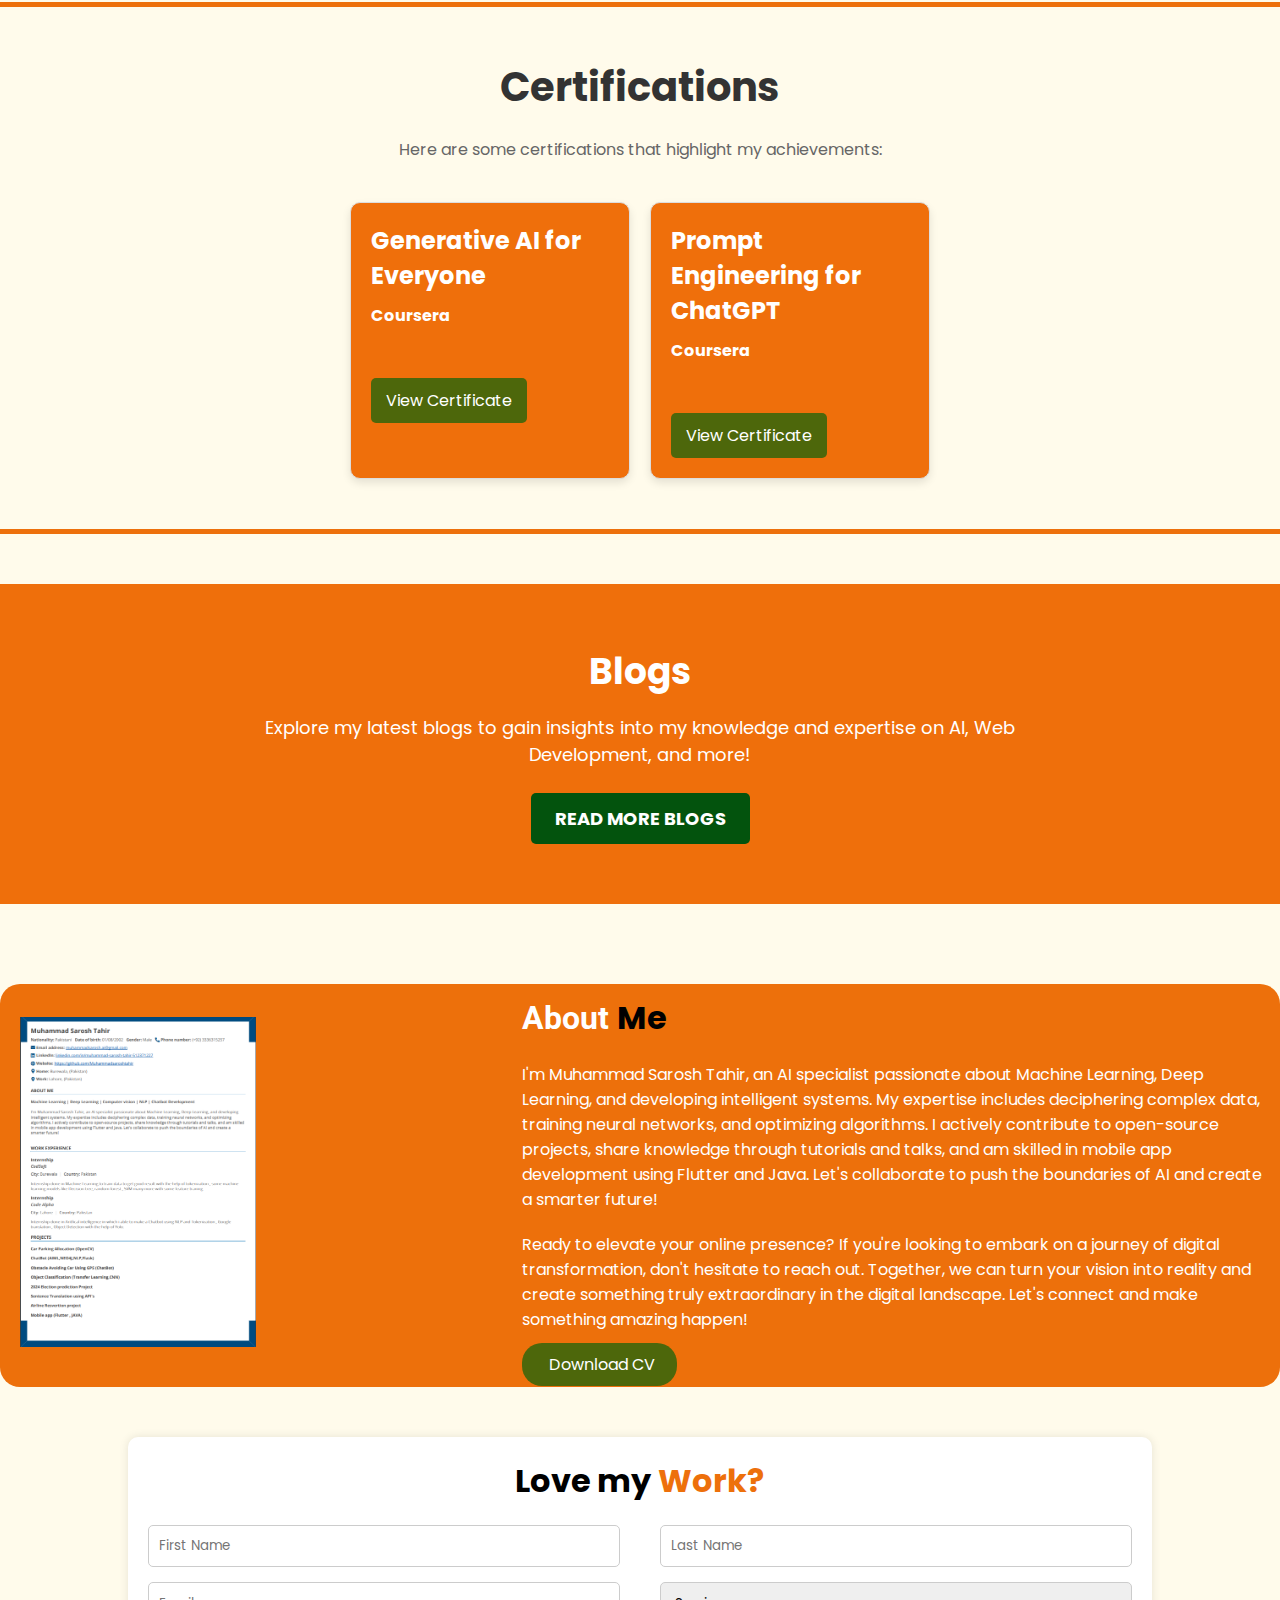
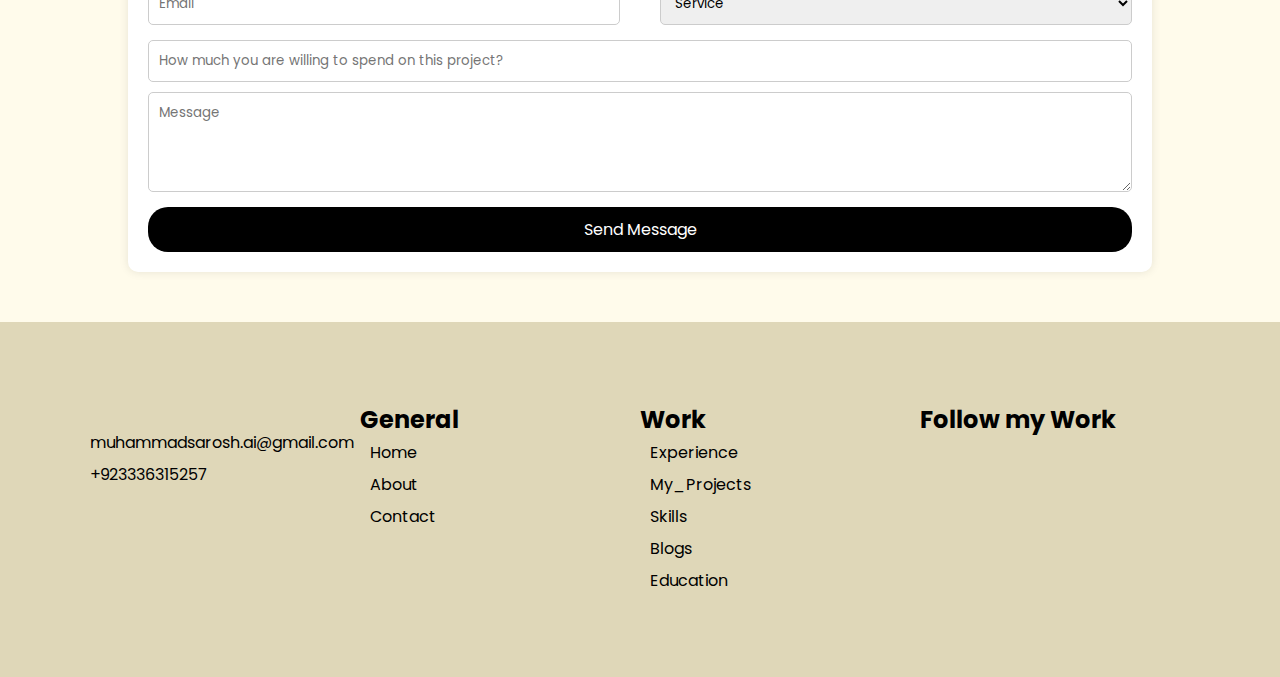
==== commit a9edfaac: "certificate" ====
--- a/index.html
+++ b/index.html
@@ -306,6 +306,11 @@
                 <h2>Generative AI for Everyone</h2>
                 <p>Coursera</p>
                 <a href="https://www.coursera.org/account/accomplishments/certificate/NP5A9EK9YGP6" class="certificate-link" target="_blank">View Certificate</a>
+            </div>
+            <div class="certificate-item">
+                <h2>Prompt Engineering for ChatGPT</h2>
+                <p>Coursera</p>
+                <a href="https://www.coursera.org/account/accomplishments/verify/00H238366WMW" class="certificate-link" target="_blank">View Certificate</a>
             </div>
             <!-- Add more certificate items as needed -->
         </div>
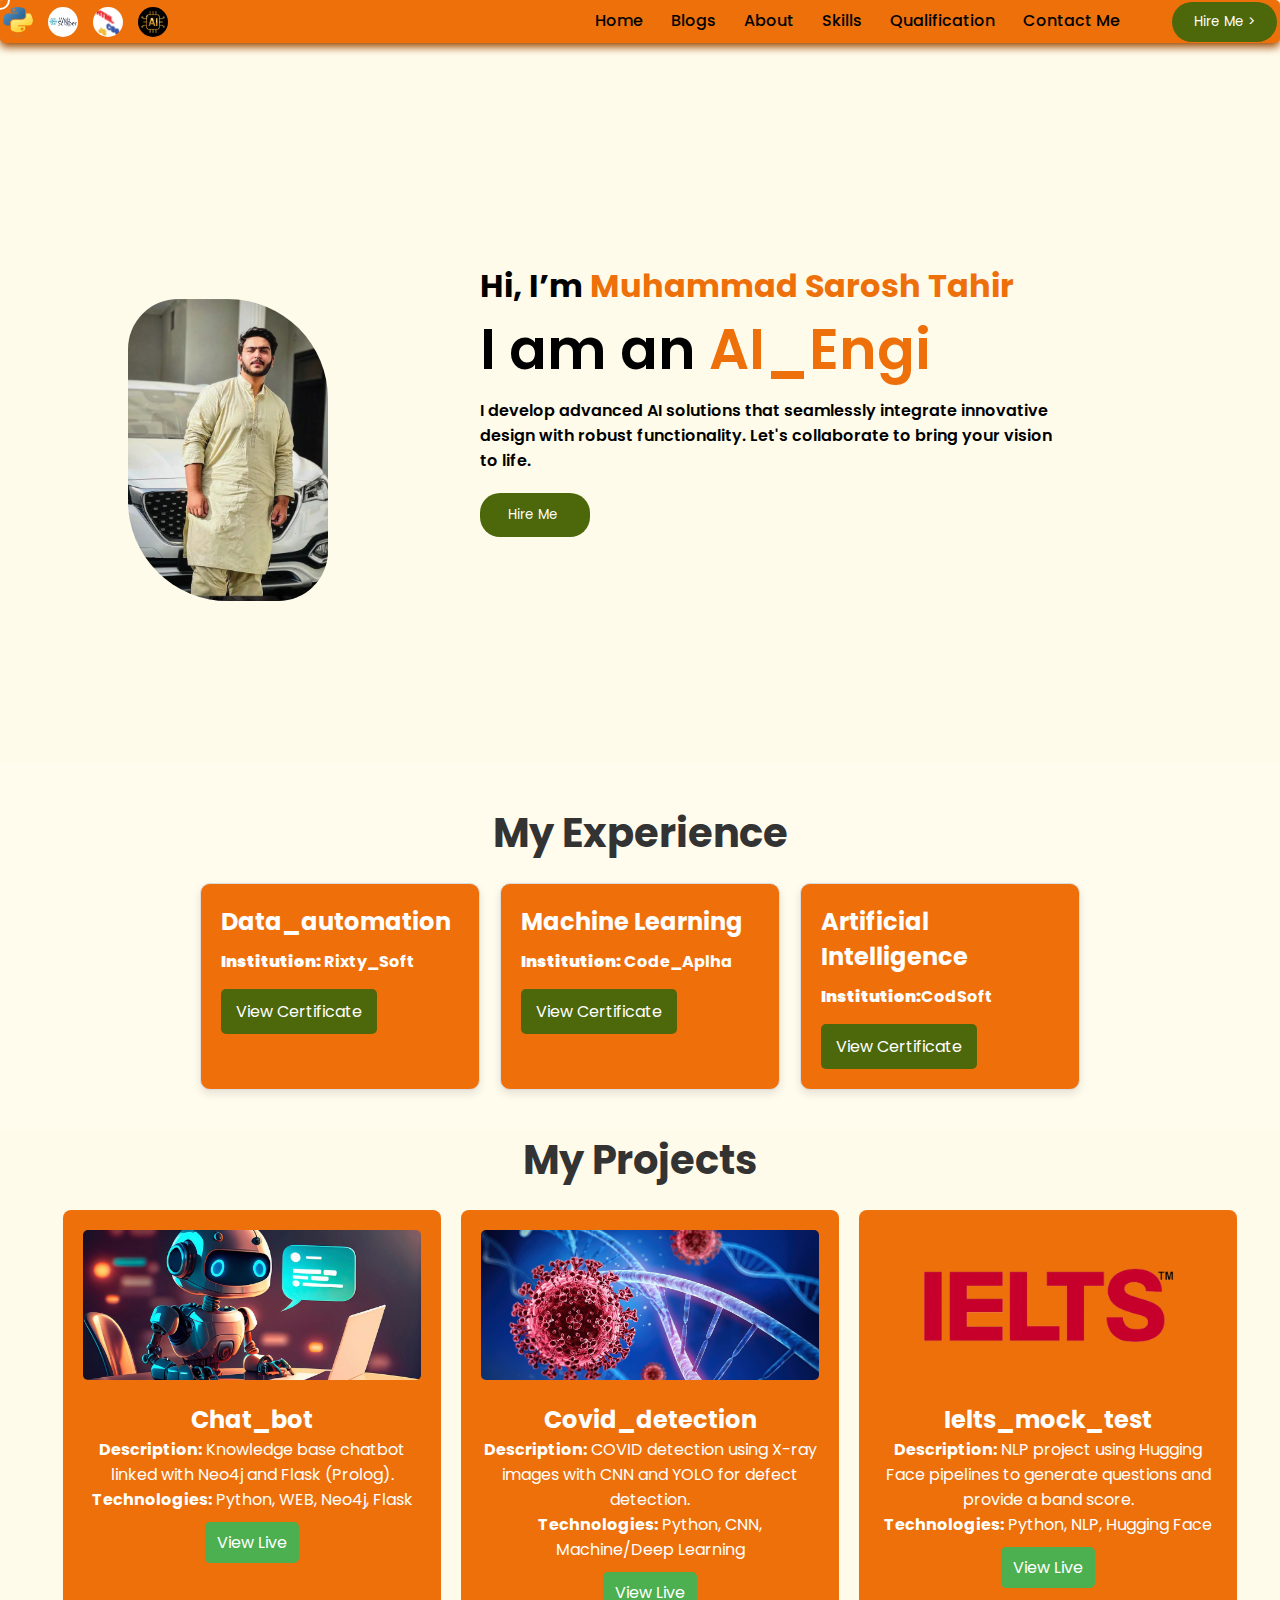
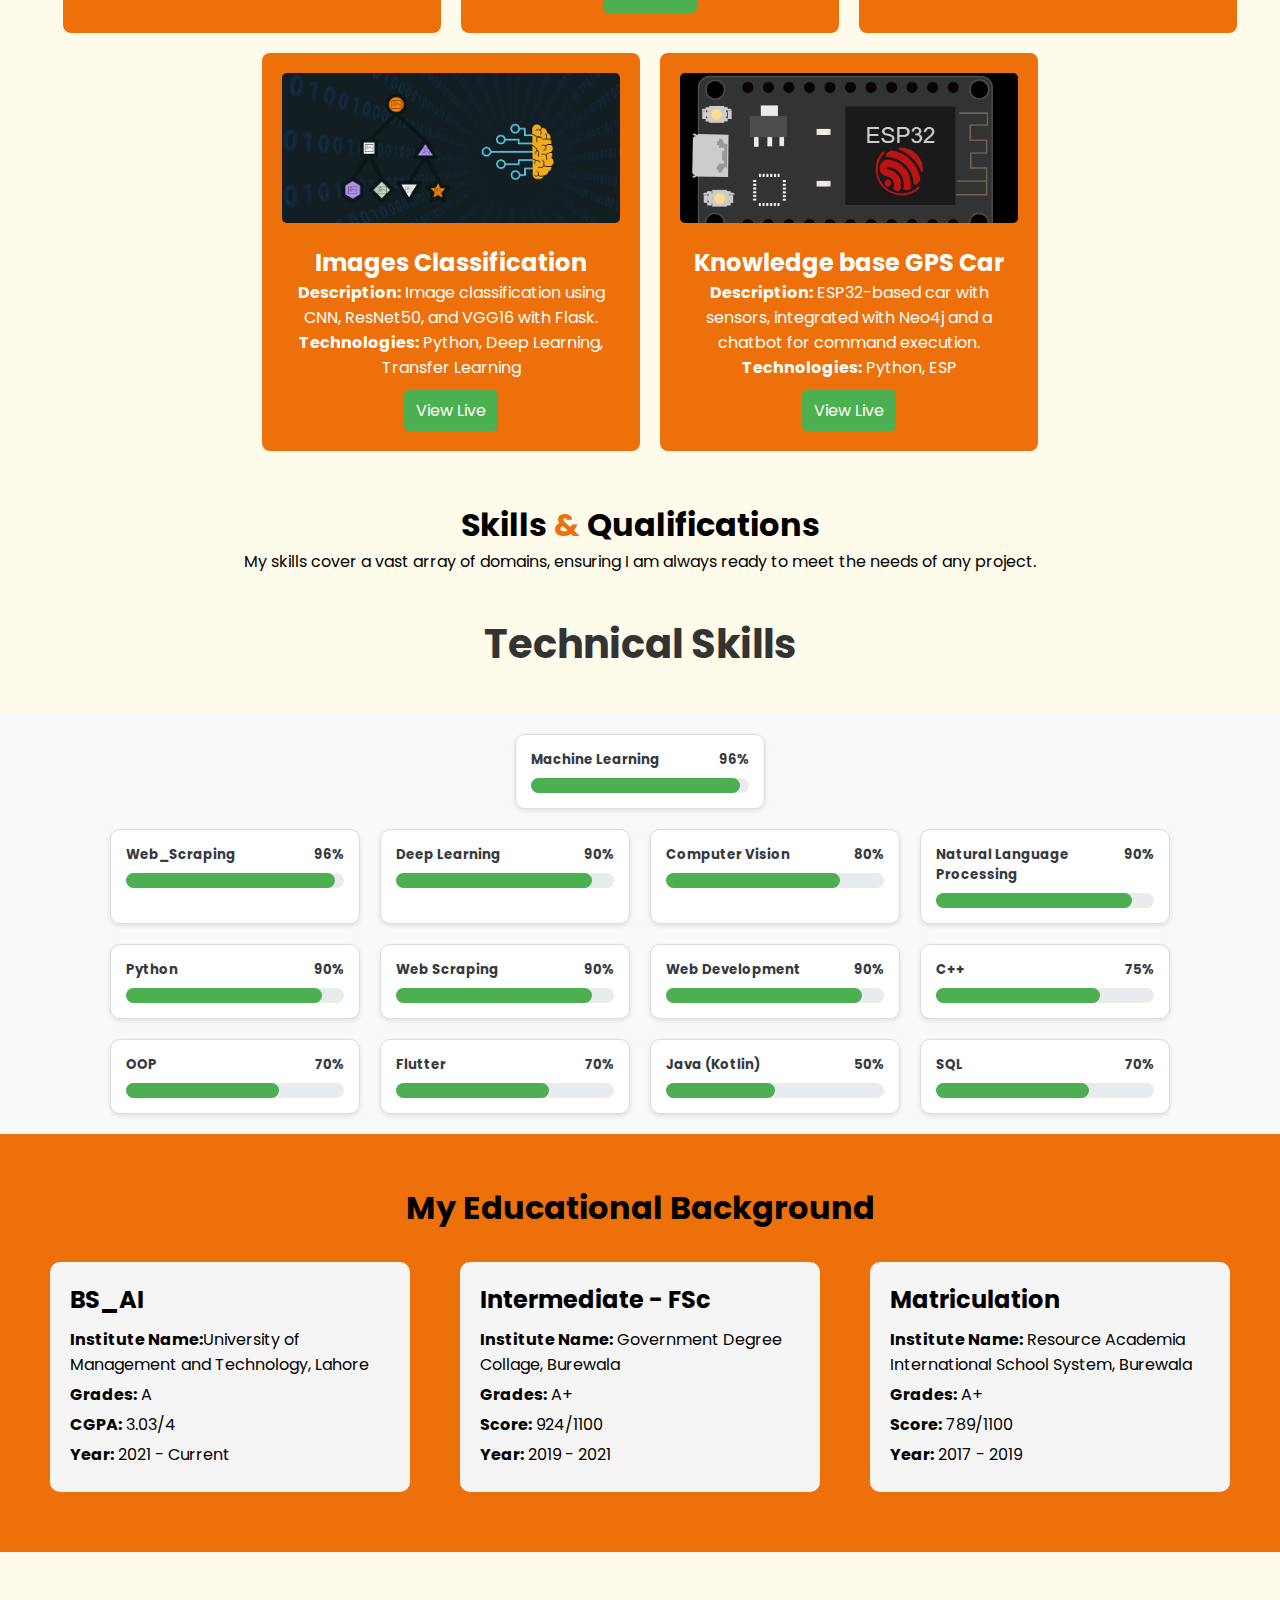
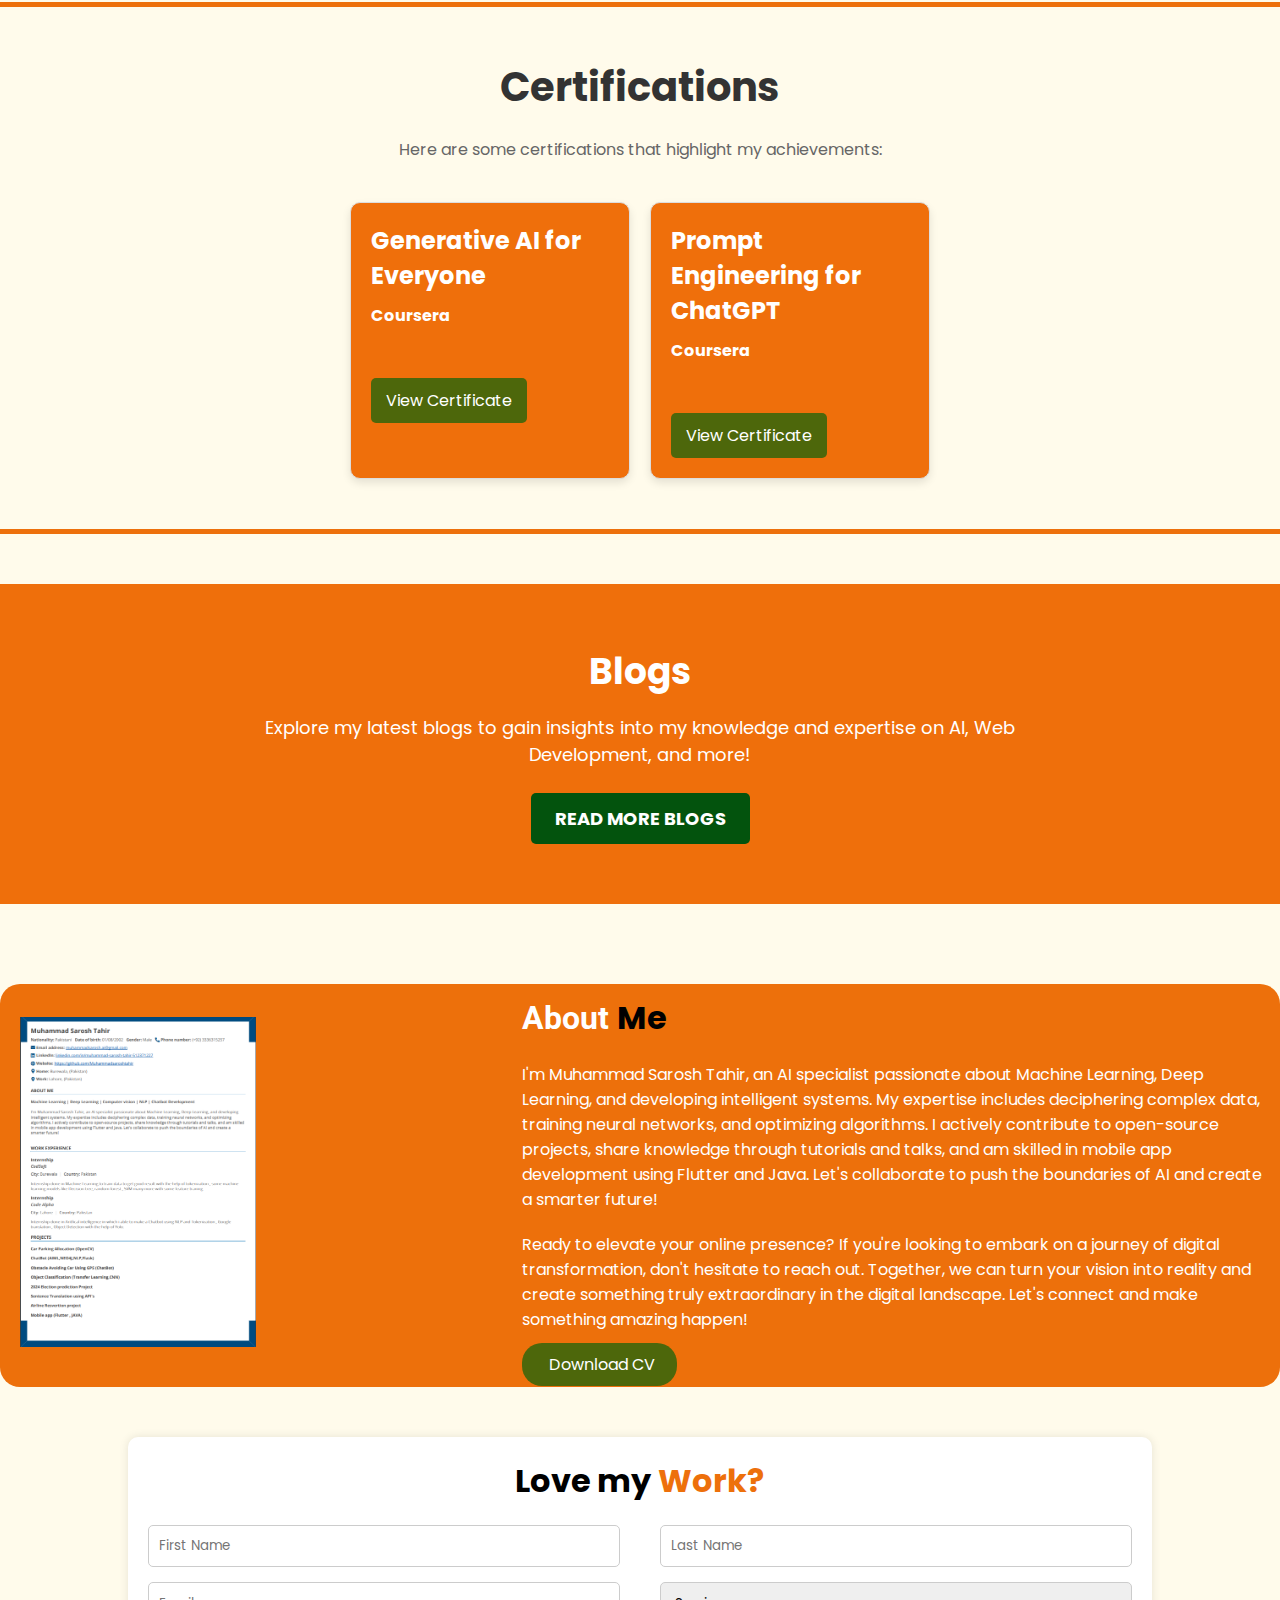
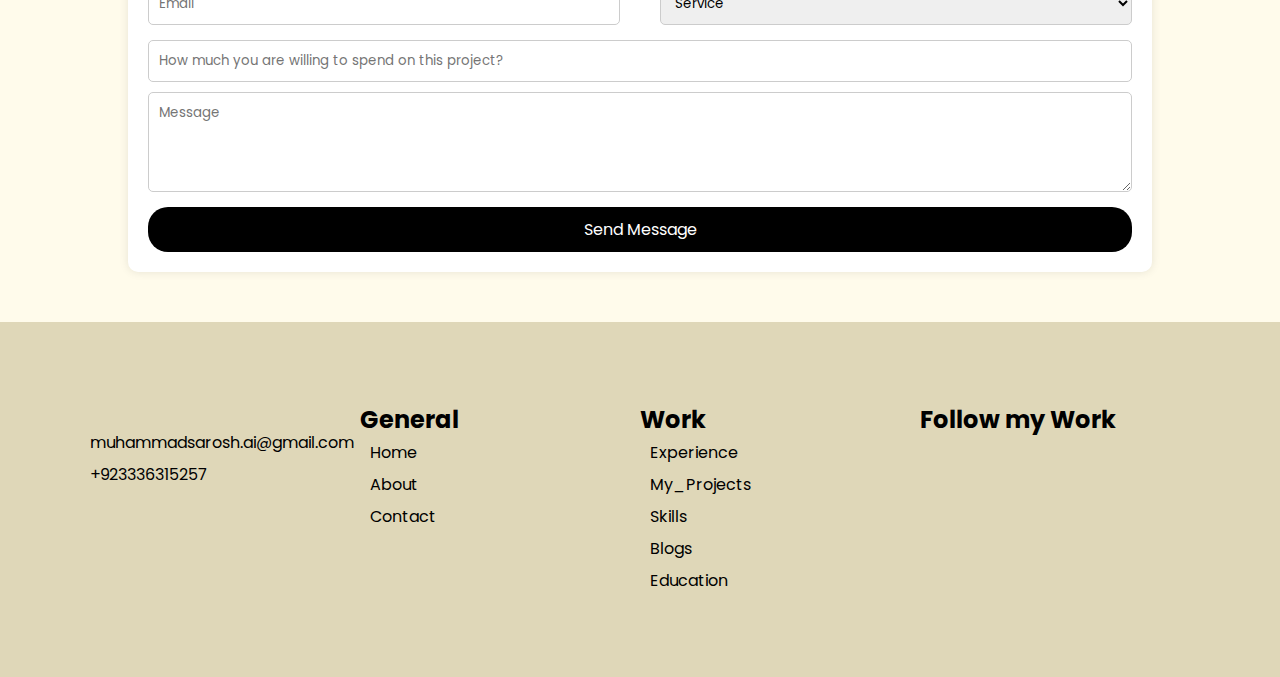
==== commit ec32c74b: "certificate" ====
--- a/index.html
+++ b/index.html
@@ -17,34 +17,33 @@
 
 <body>
         <div id="customCursor"></div>
-         <script>
-    // Select the custom cursor element
+<script>
+    // Reference the custom cursor element
     const customCursor = document.getElementById("customCursor");
 
-    // Move the cursor as the mouse moves
+    // Move custom cursor with the mouse
     document.addEventListener("mousemove", (event) => {
-        // Update cursor's position to match the mouse
         customCursor.style.left = event.pageX + "px";
         customCursor.style.top = event.pageY + "px";
     });
 
-    // Add scaling effect when clicking
+    // Add visual feedback on mouse down (click effect)
     document.addEventListener("mousedown", () => {
-        customCursor.style.transform = "translate(-50%, -50%) scale(1.2)";
+        customCursor.style.transform = "translate(-50%, -50%) scale(0.8)";
     });
 
+    // Revert back to normal size on mouse up
     document.addEventListener("mouseup", () => {
         customCursor.style.transform = "translate(-50%, -50%) scale(1)";
     });
 
-    // Make sure the cursor fades in when the page loads
+    // Optional: Hide custom cursor when the mouse leaves the viewport
+    document.addEventListener("mouseleave", () => {
+        customCursor.style.opacity = "0"; // Fade out
+    });
+
     document.addEventListener("mouseenter", () => {
-        customCursor.style.opacity = "1";
-    });
-
-    // Hide the cursor when the mouse leaves the viewport
-    document.addEventListener("mouseleave", () => {
-        customCursor.style.opacity = "0";
+        customCursor.style.opacity = "1"; // Fade back in
     });
 </script>
     <!-- header -->
--- a/style.css
+++ b/style.css
@@ -1041,48 +1041,52 @@
     }
 }
 
-
-  /* Custom cursor main styles */
+/* Hide the default cursor for the entire page */
+body {
+    cursor: none; /* Hides the default arrow cursor */
+}
+
+/* Custom cursor main styles */
 #customCursor {
     position: absolute;
     width: 20px;
     height: 20px;
-    background-color: rgba(237, 112, 11, 0.8); /* Stylish orange semi-transparent */
-    border: 2px solid #fff; /* White outline */
-    border-radius: 50%; /* Makes the cursor a perfect circle */
+    background-color: rgba(237, 112, 11, 0.9); /* Stylish orange */
+    border: 2px solid #fff; /* White border */
+    border-radius: 50%; /* Makes it a perfect circle */
     pointer-events: none; /* Ensure it doesn't block clicks */
-    z-index: 9999;
+    z-index: 9999; /* Makes sure it's on the topmost layer */
     transform: translate(-50%, -50%) scale(1);
     transition: transform 0.1s ease-out, background-color 0.3s ease, opacity 0.2s;
 }
 
-/* Pulse animation for movement */
+/* Pulse animation for additional effect */
 #customCursor::after {
     content: "";
     position: absolute;
     width: 100%;
     height: 100%;
-    border: 2px solid rgba(237, 112, 11, 0.5); /* Faint orange outline */
+    border: 2px solid rgba(237, 112, 11, 0.5); /* Light orange border for a glowing trail */
     border-radius: 50%;
-    animation: pulse 1.5s infinite; /* Smooth pulsing effect */
-    pointer-events: none; /* Do not block interactions */
-}
-
-/* Hover effect for interactive elements */
+    animation: pulse 1.5s infinite; /* Smooth pulse effect */
+    pointer-events: none; /* Ensure it does not block user interactions */
+}
+
+/* Hover effect for interactive elements like buttons or links */
 button:hover ~ #customCursor,
 a:hover ~ #customCursor {
-    transform: translate(-50%, -50%) scale(1.5); /* Scale up cursor on hover */
-    background-color: #45a049; /* Change color to green */
-    box-shadow: 0 0 10px rgba(255, 255, 255, 0.8); /* Add glowing effect */
-}
-
-/* Click feedback animation */
+    transform: translate(-50%, -50%) scale(1.5); /* Enlarges on hover */
+    background-color: #45a049; /* Changes to green for feedback */
+    box-shadow: 0 0 10px rgba(255, 255, 255, 0.8); /* Adds glow */
+}
+
+/* Click effect */
 :root:active #customCursor {
-    transform: translate(-50%, -50%) scale(0.8); /* Scale down briefly on click */
+    transform: translate(-50%, -50%) scale(0.8); /* Shrinks on click */
     background-color: #f15304; /* Bright red on click */
 }
 
-/* Pulse animation keyframes */
+/* Optional: Add keyframe animation for pulsing effect */
 @keyframes pulse {
     0% {
         transform: scale(1);
